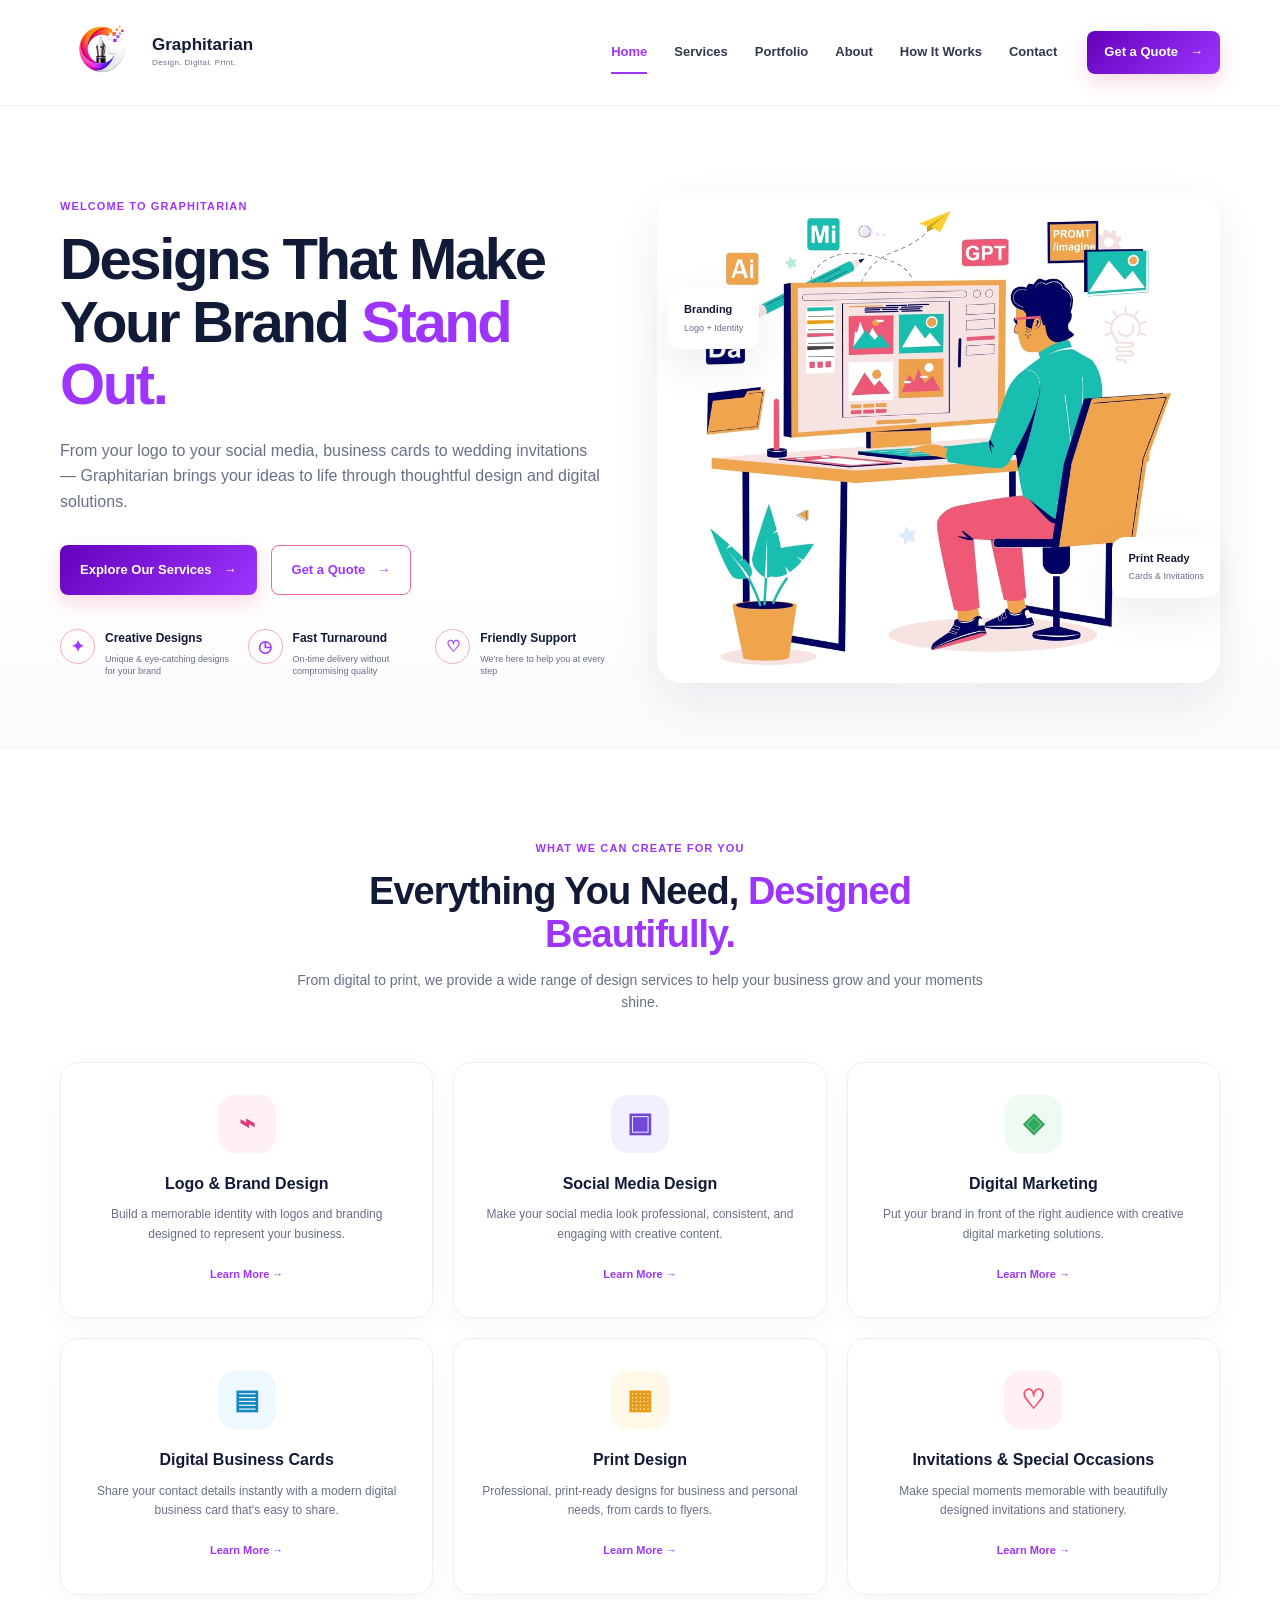
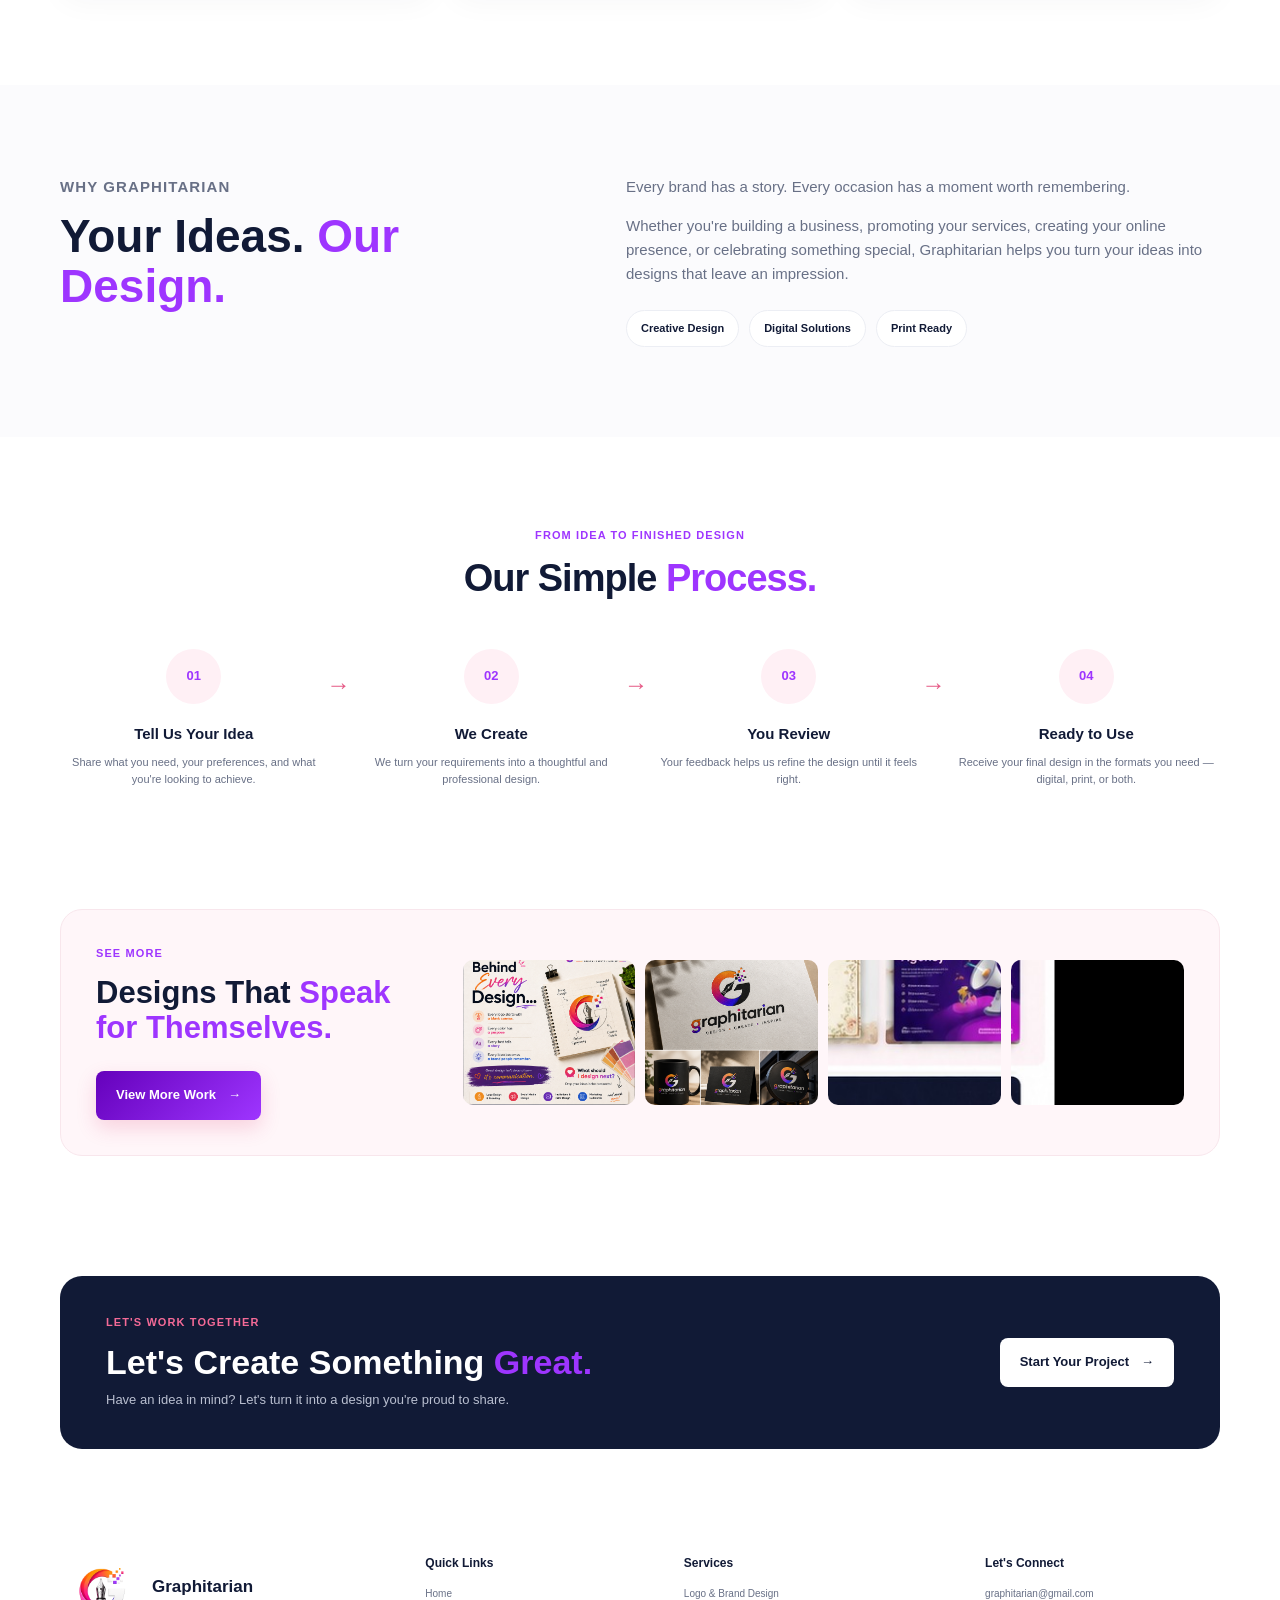
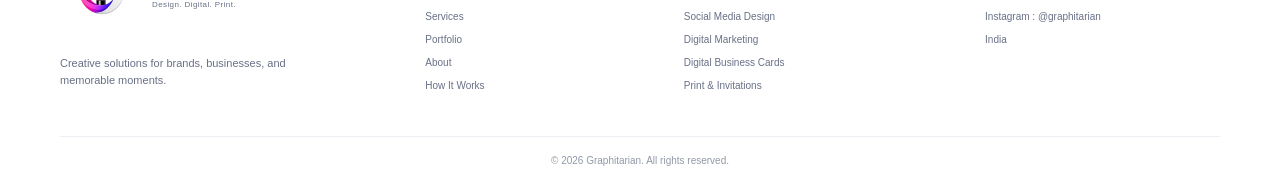
==== index.html @ 0be0879b "Initial commit via Netlify [skip ci]" ====
<!doctype html>
<html lang="en">

<head>
  <meta charset="utf-8">
  <meta name="viewport" content="width=device-width, initial-scale=1">
  <meta name="description"
    content="Graphitarian — creative design, digital marketing and print solutions for brands, businesses and memorable moments.">
  <title>Graphitarian — Design. Digital. Print.</title>
  <link rel="stylesheet" href="style.css">
</head>

<body>
  <div id="site-header"></div>

  <main>
    <section class="hero" id="home">
      <div class="container hero-grid">
        <div class="hero-copy">
          <p class="eyebrow">WELCOME TO GRAPHITARIAN</p>
          <h1>Designs That Make Your Brand <em>Stand Out.</em></h1>
          <p class="lead">From your logo to your social media, business cards to wedding invitations — Graphitarian
            brings your ideas to life through thoughtful design and digital solutions.</p>

          <div class="hero-actions">
            <a class="btn" href="#services">Explore Our Services <span>→</span></a>
            <a class="btn btn-outline" href="#contact">Get a Quote <span>→</span></a>
          </div>

          <div class="trust-points">
            <div><span class="point-icon">✦</span>
              <div><strong>Creative Designs</strong><small>Unique & eye-catching designs for your brand</small></div>
            </div>
            <div><span class="point-icon">◷</span>
              <div><strong>Fast Turnaround</strong><small>On-time delivery without compromising quality</small></div>
            </div>
            <div><span class="point-icon">♡</span>
              <div><strong>Friendly Support</strong><small>We're here to help you at every step</small></div>
            </div>
          </div>
        </div>

        <div class="hero-art">
          <div class="blob"></div>
          <img src="assets/designer.jpg" alt="Graphitarian design portfolio reference">
          <div class="floating-card card-one"><strong>Branding</strong><span>Logo + Identity</span></div>
          <div class="floating-card card-two"><strong>Print Ready</strong><span>Cards & Invitations</span></div>
        </div>
      </div>
    </section>

    <section class="services section" id="services">
      <div class="section-heading">
        <p class="eyebrow">WHAT WE CAN CREATE FOR YOU</p>
        <h2>Everything You Need, <span>Designed Beautifully.</span></h2>
        <p>From digital to print, we provide a wide range of design services to help your business grow and your moments
          shine.</p>
      </div>

      <div class="container cards-grid">
        <article class="service-card">
          <div class="service-icon pink">⌁</div>
          <h3>Logo & Brand Design</h3>
          <p>Build a memorable identity with logos and branding designed to represent your business.</p><a
            href="#contact">Learn More →</a>
        </article>
        <article class="service-card">
          <div class="service-icon purple">▣</div>
          <h3>Social Media Design</h3>
          <p>Make your social media look professional, consistent, and engaging with creative content.</p><a
            href="#contact">Learn More →</a>
        </article>
        <article class="service-card">
          <div class="service-icon green">◈</div>
          <h3>Digital Marketing</h3>
          <p>Put your brand in front of the right audience with creative digital marketing solutions.</p><a
            href="#contact">Learn More →</a>
        </article>
        <article class="service-card">
          <div class="service-icon blue">▤</div>
          <h3>Digital Business Cards</h3>
          <p>Share your contact details instantly with a modern digital business card that's easy to share.</p><a
            href="#contact">Learn More →</a>
        </article>
        <article class="service-card">
          <div class="service-icon yellow">▦</div>
          <h3>Print Design</h3>
          <p>Professional, print-ready designs for business and personal needs, from cards to flyers.</p><a
            href="#contact">Learn More →</a>
        </article>
        <article class="service-card">
          <div class="service-icon rose">♡</div>
          <h3>Invitations & Special Occasions</h3>
          <p>Make special moments memorable with beautifully designed invitations and stationery.</p><a
            href="#contact">Learn More →</a>
        </article>
      </div>
    </section>

    <section class="about section" id="about">
      <div class="container split">
        <div>
          <p class="eyebrow">WHY GRAPHITARIAN</p>
          <h2>Your Ideas. <span>Our Design.</span></h2>
        </div>
        <div>
          <p>Every brand has a story. Every occasion has a moment worth remembering.</p>
          <p>Whether you're building a business, promoting your services, creating your online presence, or celebrating
            something special, Graphitarian helps you turn your ideas into designs that leave an impression.</p>
          <div class="pill-row"><span>Creative Design</span><span>Digital Solutions</span><span>Print Ready</span></div>
        </div>
      </div>
    </section>

    <section class="process section" id="process">
      <div class="section-heading">
        <p class="eyebrow">FROM IDEA TO FINISHED DESIGN</p>
        <h2>Our Simple <span>Process.</span></h2>
      </div>
      <div class="container process-grid">
        <div class="process-step">
          <div class="step-number">01</div>
          <h3>Tell Us Your Idea</h3>
          <p>Share what you need, your preferences, and what you're looking to achieve.</p>
        </div>
        <div class="process-step">
          <div class="step-number">02</div>
          <h3>We Create</h3>
          <p>We turn your requirements into a thoughtful and professional design.</p>
        </div>
        <div class="process-step">
          <div class="step-number">03</div>
          <h3>You Review</h3>
          <p>Your feedback helps us refine the design until it feels right.</p>
        </div>
        <div class="process-step">
          <div class="step-number">04</div>
          <h3>Ready to Use</h3>
          <p>Receive your final design in the formats you need — digital, print, or both.</p>
        </div>
      </div>
    </section>

    <section class="portfolio section" id="portfolio">
      <div class="container portfolio-wrap">
        <div class="portfolio-copy">
          <p class="eyebrow">SEE MORE</p>
          <h2>Designs That <span>Speak for Themselves.</span></h2>
          <a class="btn" href="portfolio.html">View More Work <span>→</span></a>
        </div>
        <div class="portfolio-grid">
          <img src="assets/design.png" alt="Branding project">
          <img src="assets/logos.png" alt="Social media design project">
          <img src="assets/portfolio-invitation.jpg" alt="Invitation design project">
          <img src="assets/portfolio-marketing.jpg" alt="Digital marketing design project">
        </div>
      </div>
    </section>

    <section class="cta section" id="contact">
      <div class="container cta-inner">
        <div>
          <p class="eyebrow">LET'S WORK TOGETHER</p>
          <h2>Let's Create Something <span>Great.</span></h2>
          <p>Have an idea in mind? Let's turn it into a design you're proud to share.</p>
        </div>
        <a class="btn btn-light" href="mailto:graphitarian@gmail.com">Start Your Project <span>→</span></a>
      </div>
    </section>
  </main>

  <div id="site-footer"></div>

  <script src="script.js"></script>
</body>

</html>
---- style.css ----
@font-face {
    font-family: InterG;
    src: url("fonts/InterDisplay-Regular.otf") format("opentype");
    font-weight: 400;
    font-style: normal;
    font-display: swap
}

@font-face {
    font-family: InterG;
    src: url("fonts/InterDisplay-SemiBold.otf") format("opentype");
    font-weight: 600;
    font-style: normal;
    font-display: swap
}

@font-face {
    font-family: InterG;
    src: url("fonts/InterDisplay-Bold.otf") format("opentype");
    font-weight: 700;
    font-style: normal;
    font-display: swap
}

:root {
    --ink: #111a36;
    --muted: #687086;
    --pink: #9e35ffff;
    --pink2: #6500bbfe;
    --line: #eceef4;
    --soft: #fff5f8;
    --bg: #fff;
    --radius: 18px;
    --shadow: 0 16px 45px rgba(17, 26, 54, .08)
}

* {
    box-sizing: border-box
}

html {
    /* overflow-y: auto; */
    scroll-behavior: smooth
    
}
section[id] {
    scroll-margin-top: 105px;
}
/* #home {
    scroll-margin-top: 105px;
} */

body {
    /* overflow-y: auto; */
    margin: 0;
    font-family: InterG, Arial, sans-serif;
    color: var(--ink);
    background: #fff;
    line-height: 1.6
    
}

img {
    max-width: 100%;
    display: block
}

a {
    text-decoration: none;
    color: inherit
}

.container {
    width: min(1160px, calc(100% - 40px));
    margin: auto
}

/* .site-header {
    position: sticky;
    top: 0;
    z-index: 1000;
    background: rgba(255, 255, 255, .94);
    backdrop-filter: blur(14px);
    border-bottom: 1px solid rgba(236, 238, 244, .7)
} */

/* Reusable header wrapper - this must be sticky */
#site-header {
  position: sticky;
  top: 0;
  z-index: 1000;
  width: 100%;
}

/* Actual header */
.site-header {
  position: relative;
  width: 100%;
  background: rgba(255, 255, 255, 0.94);
  backdrop-filter: blur(14px);
  -webkit-backdrop-filter: blur(14px);
  border-bottom: 1px solid rgba(236, 238, 244, 0.7);

  /* Keep header animation */
  animation: navIn 0.7s ease-out both;
}

/* Header entrance animation */
@keyframes navIn {
  from {
    opacity: 0;
    transform: translateY(-20px);
  }

  to {
    opacity: 1;
    transform: translateY(0);
  }
}

.nav {
    height: 105px;
    display: flex;
    align-items: center;
    gap: 30px
}

.brand {
    display: inline-flex;
    align-items: center;
    gap: 10px;
    margin-right: auto;
    cursor: pointer;
    text-decoration: none;
    position: relative;
    z-index: 100;
}

.brand-logo {
    pointer-events: none;
  width: 82px;
  height: 82px;
  display: block;
  object-fit: contain;

  animation: logoIn 0.8s ease-out 0.1s both;
}

@keyframes logoIn {
  from {
    opacity: 0;
    transform: scale(0.94);
  }

  to {
    opacity: 1;
    transform: scale(1);
  }
}

.brand span {
    pointer-events: none;
}

.brand strong {
    display: block;
    font-size: 17px;
    line-height: 1
}

.brand small {
    pointer-events: none;
    display: block;
    color: var(--muted);
    font-size: 8px;
    letter-spacing: .4px;
    margin-top: 4px
    
}

.nav-links {
    display: flex;
    gap: 27px;
    align-items: center
}

.nav-links a {
    font-size: 13px;
    font-weight: 600;
    color: #31384d;
    position: relative
}

.nav-links a.active,
.nav-links a:hover {
    color: var(--pink)
}

.nav-links a.active:after {
    content: "";
    position: absolute;
    left: 0;
    right: 0;
    bottom: -11px;
    height: 2px;
    background: var(--pink)
}

.btn {
    transition:
    transform 0.25s ease,
    box-shadow 0.25s ease;
    display: inline-flex;
    align-items: center;
    gap: 12px;
    padding: 14px 20px;
    border-radius: 8px;
    background: linear-gradient(135deg, #6400bbfe, #9e35ffff);
    color: #fff;
    font-size: 13px;
    font-weight: 700;
    box-shadow: 0 8px 20px rgba(217, 42, 104, .18);
    transition: .2s
}

.btn:hover {
    box-shadow: 0 12px 28px rgba(217, 42, 104, 0.25);
    transform: translateY(-2px)
    
}

.btn-small {
    padding: 11px 17px;
    white-space: nowrap
}

.btn-outline {
    background: #fff;
    color: var(--pink);
    border: 1px solid #ed6a97;
    box-shadow: none
}

.btn-light {
    background: #fff;
    color: var(--ink);
    box-shadow: none
}

.menu-toggle {
    display: none;
    border: 0;
    background: none;
    font-size: 24px
}

.hero {
    overflow: hidden;
    background: linear-gradient(180deg, #fff 0%, #fff 74%, #fafafd 100%);
    padding: 82px 0 62px
}

.hero-grid {
    display: grid;
    grid-template-columns: 1fr 1.03fr;
    align-items: center;
    gap: 50px
}

.eyebrow {
    margin: 0 0 12px;
    color: var(--pink);
    font-size: 11px;
    font-weight: 700;
    letter-spacing: 1.1px
}

.hero h1 {
    font-size: 58px;
    line-height: 1.08;
    letter-spacing: -2.4px;
    margin: 0 0 22px;
    max-width: 640px
}

.hero h1 em,
.section-heading h2 span,
.about h2 span,
.process h2 span,
.portfolio h2 span,
.cta h2 span {
    font-style: normal;
    color: var(--pink)
}

.lead {
    color: var(--muted);
    font-size: 16px;
    max-width: 600px;
    margin: 0
}

.hero-actions {
    display: flex;
    gap: 14px;
    margin: 30px 0
}

.trust-points {
    display: grid;
    grid-template-columns: repeat(3, 1fr);
    gap: 16px;
    margin-top: 34px
}

.trust-points>div {
    display: flex;
    gap: 10px
}

.point-icon {
    width: 35px;
    height: 35px;
    flex: 0 0 35px;
    border: 1px solid #f2aac2;
    border-radius: 50%;
    display: grid;
    place-items: center;
    color: var(--pink);
    font-weight: 700
}

.trust-points strong {
    display: block;
    font-size: 12px
}

.trust-points small {
    display: block;
    color: var(--muted);
    font-size: 9px;
    line-height: 1.4;
    margin-top: 4px
}

.hero-art {
    position: relative;
    min-height: 500px;
    display: grid;
    place-items: center
}

.hero-art .blob {
    position: absolute;
    width: 500px;
    height: 500px;
    border-radius: 50%;
    background: radial-gradient(circle, #fff1f6 0%, #fff 68%);
    z-index: 0
}

.hero-art > img {
    animation:
    heroImageIn 1s ease-out 0.25s both,
    gentleFloat 5s ease-in-out 1.3s infinite;
    position: relative;
    z-index: 1;
    width: 100%;
    max-height: 520px;
    object-fit: cover;
    object-position: 50% 0;
    border-radius: 25px;
    box-shadow: var(--shadow)
}
@keyframes gentleFloat {
  0%,
  100% {
    transform: translateY(0);
  }

  50% {
    transform: translateY(-8px);
  }
}

.floating-card {
    position: absolute;
    z-index: 3;
    background: #fff;
    border-radius: 13px;
    padding: 13px 16px;
    box-shadow: var(--shadow);
    font-size: 11px
}

.floating-card strong {
    display: block
}

.floating-card span {
    color: var(--muted);
    font-size: 9px
}

.card-one {
    left: 2%;
    top: 20%
}

.card-two {
    right: 0;
    bottom: 18%
}

.section {
    padding: 90px 0
}

.section-heading {
    text-align: center;
    width: min(700px, calc(100% - 40px));
    margin: 0 auto 48px
}

.section-heading h2 {
    font-size: 38px;
    line-height: 1.15;
    letter-spacing: -1px;
    margin: 0 0 12px
}

.section-heading>p:last-child {
    color: var(--muted);
    font-size: 14px;
    margin: 0
}

.cards-grid {
    display: grid;
    grid-template-columns: repeat(3, 1fr);
    gap: 20px
}

.service-card {
    transition:
    transform 0.3s ease,
    box-shadow 0.3s ease;
    padding: 32px 26px;
    border: 1px solid var(--line);
    border-radius: var(--radius);
    text-align: center;
    background: #fff;
    box-shadow: 0 8px 30px rgba(17, 26, 54, .035);
    transition: .2s
}

.service-card:hover {
    transform: translateY(-7px);
    box-shadow: 0 18px 45px rgba(17, 26, 54, 0.10);
}

.service-icon {
    width: 58px;
    height: 58px;
    margin: 0 auto 18px;
    border-radius: 17px;
    display: grid;
    place-items: center;
    font-size: 27px;
    font-weight: 700
}

.pink {
    background: #fff0f5;
    color: #df3971
}

.purple {
    background: #f3efff;
    color: #7049db
}

.green {
    background: #effaf2;
    color: #31a85c
}

.blue {
    background: #eef8ff;
    color: #1686bf
}

.yellow {
    background: #fff7e8;
    color: #e89b16
}

.rose {
    background: #fff0f3;
    color: #ef5674
}

.service-card h3 {
    font-size: 16px;
    margin: 0 0 9px
}

.service-card p {
    color: var(--muted);
    font-size: 12px;
    margin: 0 0 16px
}

.service-card a {
    font-size: 11px;
    color: var(--pink);
    font-weight: 700
}

.about {
    background: #fbfbfd
}

.split {
    display: grid;
    grid-template-columns: .9fr 1.1fr;
    gap: 80px;
    align-items: start
}

.about h2 {
    font-size: 46px;
    line-height: 1.1;
    margin: 0
}

.about p {
    color: var(--muted);
    font-size: 15px;
    margin-top: 0
}

.pill-row {
    display: flex;
    gap: 10px;
    flex-wrap: wrap;
    margin-top: 24px
}

.pill-row span {
    padding: 9px 14px;
    background: #fff;
    border: 1px solid var(--line);
    border-radius: 999px;
    font-size: 11px;
    font-weight: 600
}

.process-grid {
    display: grid;
    grid-template-columns: repeat(4, 1fr);
    gap: 30px
}

.process-step {
    text-align: center;
    position: relative
}

.process-step:not(:last-child):after {
    content: "→";
    position: absolute;
    right: -23px;
    top: 17px;
    color: #e65b87;
    font-size: 24px
}

.step-number {
    width: 55px;
    height: 55px;
    border-radius: 50%;
    margin: 0 auto 18px;
    background: #fff0f5;
    color: var(--pink);
    display: grid;
    place-items: center;
    font-size: 13px;
    font-weight: 700
}

.process-step h3 {
    font-size: 15px;
    margin: 0 0 8px
}

.process-step p {
    color: var(--muted);
    font-size: 11px;
    margin: 0
}

.portfolio {
    padding-top: 30px
}

.portfolio-wrap {
    background: #fff6f9;
    border: 1px solid #f8e6ec;
    border-radius: 22px;
    padding: 35px;
    display: grid;
    grid-template-columns: .7fr 1.5fr;
    gap: 30px;
    align-items: center
}

.portfolio-copy h2 {
    font-size: 31px;
    line-height: 1.15;
    margin: 0 0 25px
}

.portfolio-grid {
    display: grid;
    grid-template-columns: repeat(4, 1fr);
    gap: 10px
}

.portfolio-grid img {
    height: 145px;
    width: 100%;
    object-fit: cover;
    border-radius: 10px
}

.cta {
    padding: 30px 0 70px
}

.cta-inner {
    background: var(--ink);
    color: #fff;
    border-radius: 22px;
    padding: 38px 46px;
    display: flex;
    align-items: center;
    justify-content: space-between;
    gap: 30px
}

.cta .eyebrow {
    color: #f46a97
}

.cta h2 {
    font-size: 34px;
    line-height: 1.15;
    margin: 0 0 8px
}

.cta p:last-child {
    color: #b9bfd0;
    margin: 0;
    font-size: 13px
}

.footer {
    padding: 0 0 20px
}

.footer-grid {
    display: grid;
    grid-template-columns: 1.5fr 1fr 1.2fr 1.1fr;
    gap: 45px;
    padding: 35px 0
}

.footer-grid h4 {
    font-size: 12px;
    margin: 0 0 13px
}

.footer-grid>div:not(.footer-brand) a,
.footer-grid>div:not(.footer-brand) span {
    display: block;
    color: var(--muted);
    font-size: 10px;
    margin: 7px 0
}

.footer-brand p {
    color: var(--muted);
    font-size: 11px;
    max-width: 230px
}

.copyright {
    border-top: 1px solid var(--line);
    padding-top: 16px;
    color: #9298a8;
    font-size: 10px;
    text-align: center
}

@media(max-width:950px) {
    .nav-links {
        display: none
    }

    .menu-toggle {
        display: block
    }

    .nav>.btn {
        display: none
    }

    .nav-links.open {
        position: absolute;
        left: 20px;
        right: 20px;
        top: 70px;
        display: flex;
        flex-direction: column;
        align-items: flex-start;
        padding: 20px;
        background: #fff;
        border: 1px solid var(--line);
        border-radius: 14px;
        box-shadow: var(--shadow)
    }

    .hero-grid {
        grid-template-columns: 1fr
    }

    .hero-art {
        order: -1;
        min-height: 360px
    }

    .hero h1 {
        font-size: 48px
    }

    .cards-grid {
        grid-template-columns: repeat(2, 1fr)
    }

    .split {
        grid-template-columns: 1fr;
        gap: 25px
    }

    .process-grid {
        grid-template-columns: repeat(2, 1fr)
    }

    .process-step:not(:last-child):after {
        display: none
    }

    .portfolio-wrap {
        grid-template-columns: 1fr
    }

    .footer-grid {
        grid-template-columns: repeat(2, 1fr)
    }
}

@media(max-width:620px) {
    .container {
        width: min(100% - 28px, 1160px)
    }

    .hero {
        padding: 55px 0 45px
    }

    .hero h1 {
        font-size: 39px;
        letter-spacing: -1.5px
    }

    .lead {
        font-size: 14px
    }

    .hero-actions {
        flex-direction: column;
        align-items: stretch
    }

    .trust-points {
        grid-template-columns: 1fr
    }

    .hero-art {
        min-height: 270px
    }

    .floating-card {
        display: none
    }

    .section {
        padding: 65px 0
    }

    .section-heading h2 {
        font-size: 31px
    }

    .cards-grid,
    .process-grid,
    .footer-grid {
        grid-template-columns: 1fr
    }

    .portfolio-wrap {
        padding: 22px
    }

    .portfolio-grid {
        grid-template-columns: repeat(2, 1fr)
    }

    .portfolio-grid img {
        height: 125px
    }

    .cta-inner {
        padding: 30px 24px;
        align-items: flex-start;
        flex-direction: column
    }

    .cta h2 {
        font-size: 29px
    }

    .footer-grid {
        gap: 25px
    }
}

/* =========================================
   PAGE LOAD ANIMATIONS
   ========================================= */

/* Whole page gently fades in */
body {
  animation: pageFadeIn 0.8s ease-out both;
}

@keyframes pageFadeIn {
  from {
    opacity: 0;
  }
  to {
    opacity: 1;
  }
}


/* Hero text comes up gently */
.hero-copy {
  animation: heroTextIn 0.9s ease-out 0.15s both;
}

@keyframes heroTextIn {
  from {
    opacity: 0;
    transform: translateY(25px);
  }

  to {
    opacity: 1;
    transform: translateY(0);
  }
}


/* Hero image comes in from the right */
.hero-art {
  animation: heroImageIn 1s ease-out 0.25s both;
}

@keyframes heroImageIn {
  from {
    opacity: 0;
    transform: translateX(35px);
  }

  to {
    opacity: 1;
    transform: translateX(0);
  }
}


/* Navigation gently appears */
.site-header {
  animation: navIn 0.7s ease-out both;
}

@keyframes navIn {
  from {
    opacity: 0;
    transform: translateY(-12px);
  }

  to {
    opacity: 1;
    transform: translateY(0);
  }
}


/* Service cards appear one after another */
.service-card {
  animation: cardIn 0.7s ease-out both;
}

.service-card:nth-child(1) {
  animation-delay: 0.1s;
}

.service-card:nth-child(2) {
  animation-delay: 0.18s;
}

.service-card:nth-child(3) {
  animation-delay: 0.26s;
}

.service-card:nth-child(4) {
  animation-delay: 0.34s;
}

.service-card:nth-child(5) {
  animation-delay: 0.42s;
}

.service-card:nth-child(6) {
  animation-delay: 0.50s;
}

@keyframes cardIn {
  from {
    opacity: 0;
    transform: translateY(20px);
  }

  to {
    opacity: 1;
    transform: translateY(0);
  }
}


/* Respect users who prefer reduced motion */
@media (prefers-reduced-motion: reduce) {
  *,
  *::before,
  *::after {
    animation-duration: 0.01ms !important;
    animation-iteration-count: 1 !important;
    transition-duration: 0.01ms !important;
  }
}

section[id] {
    scroll-margin-top: 105px
}

.brand-logo {
    pointer-events: none;
    width: 82px;
    height: 82px;
    display: block;
    object-fit: contain
}

.portfolio-page {
    background: linear-gradient(180deg, #fff 0%, #fff8fa 45%, #fff 100%)
}

.portfolio-hero {
    padding: 82px 0 48px;
    text-align: center
}

.portfolio-hero h1 {
    font-size: 52px;
    line-height: 1.08;
    letter-spacing: -2px;
    margin: 0 auto 16px;
    max-width: 760px
}

.portfolio-hero h1 span {
    color: var(--pink)
}

.portfolio-hero p:last-child {
    color: var(--muted);
    font-size: 15px;
    max-width: 650px;
    margin: 0 auto
}

.portfolio-gallery-section {
    padding: 30px 0 90px
}

.portfolio-gallery {
    display: grid;
    grid-template-columns: repeat(3, 1fr);
    gap: 20px
}

.portfolio-item {
    margin: 0;
    overflow: hidden;
    border-radius: 18px;
    background: #fff;
    border: 1px solid var(--line);
    box-shadow: 0 10px 30px rgba(17, 26, 54, .06)
}

.portfolio-thumb {
    height: 300px;
    overflow: hidden;
    background: #f7f7fa
}

.portfolio-thumb img {
    width: 100%;
    height: 100%;
    object-fit: cover;
    transition: transform .45s ease, filter .45s ease
}

.portfolio-item:hover .portfolio-thumb img {
    transform: scale(1.08);
    filter: saturate(1.04)
}

.portfolio-caption {
    padding: 16px 18px 18px
}

.portfolio-caption strong {
    display: block;
    font-size: 14px;
    margin-bottom: 4px
}

.portfolio-caption span {
    display: block;
    color: var(--muted);
    font-size: 11px
}

.portfolio-note {
    margin: 34px auto 0;
    text-align: center;
    color: var(--muted);
    font-size: 11px
}

.portfolio-back {
    display: flex;
    justify-content: center;
    margin-top: 35px
}

@media(max-width:950px) {
    .portfolio-gallery {
        grid-template-columns: repeat(2, 1fr)
    }

    .portfolio-thumb {
        height: 270px
    }

    .portfolio-hero h1 {
        font-size: 44px
    }
}

@media(max-width:620px) {
    .portfolio-hero {
        padding: 58px 0 35px
    }

    .portfolio-hero h1 {
        font-size: 37px;
        letter-spacing: -1.2px
    }

    .portfolio-hero p:last-child {
        font-size: 13px
    }

    .portfolio-gallery {
        grid-template-columns: 1fr;
        gap: 16px
    }

    .portfolio-thumb {
        height: 280px
    }

    .portfolio-gallery-section {
        padding-bottom: 65px
    }
}

/* =========================================================
   PORTFOLIO RESPONSIVE
   ========================================================= */

@media (max-width: 900px) {

  .portfolio-category {
    padding: 85px 0;
  }

  .portfolio-category .portfolio-gallery {
    grid-template-columns: repeat(2, minmax(0, 1fr));
  }

  .portfolio-category .portfolio-thumb img {
    height: 320px;
  }

  #invitation-design .portfolio-thumb img {
    height: 400px;
  }
}


@media (max-width: 600px) {

  .portfolio-category {
    padding: 70px 0;
  }

  .portfolio-category-heading {
    margin-bottom: 38px;
  }

  .portfolio-category-heading h2 {
    font-size: 2.3rem;
  }

  .portfolio-category-heading > p:last-child {
    font-size: 0.98rem;
  }

  .portfolio-category .portfolio-gallery {
    grid-template-columns: 1fr;
    gap: 18px;
  }

  .portfolio-category .portfolio-thumb img,
  #invitation-design .portfolio-thumb img {
    height: auto;
    max-height: none;
    aspect-ratio: 4 / 3;
    object-fit: cover;
  }

  .portfolio-cta {
    padding: 85px 0;
  }

}

/* =========================================================
   PORTFOLIO PAGE — CATEGORY SECTIONS
   ========================================================= */

.portfolio-category {
  padding: 110px 0;
}

.portfolio-category:nth-child(even) {
  background: rgba(158, 53, 255, 0.025);
}

.portfolio-category-heading {
  max-width: 760px;
  margin: 0 auto 55px;
  text-align: center;
}

.portfolio-category-heading h2 {
  margin: 10px 0 16px;
  font-size: clamp(2.2rem, 5vw, 4rem);
  line-height: 1.05;
  letter-spacing: -0.04em;
}

.portfolio-category-heading > p:last-child {
  max-width: 650px;
  margin: 0 auto;
  font-size: 1.05rem;
  line-height: 1.7;
  opacity: 0.72;
}


/* Gallery */

.portfolio-category .portfolio-gallery {
  display: grid;
  grid-template-columns: repeat(3, minmax(0, 1fr));
  gap: 24px;
}


/* Individual portfolio item */

.portfolio-category .portfolio-item {
  margin: 0;
  overflow: hidden;
  border-radius: 18px;
}


/* Image container */

.portfolio-category .portfolio-thumb {
  position: relative;
  overflow: hidden;
  border-radius: 18px;
  background: #f5f5f5;
}


/* Images */

.portfolio-category .portfolio-thumb img {
  display: block;
  width: 100%;
  height: 360px;
  object-fit: cover;

  transition:
    transform 0.6s cubic-bezier(.2,.7,.2,1),
    filter 0.6s ease;
}


/* Smooth hover enlargement */

.portfolio-category .portfolio-item:hover .portfolio-thumb img {
  transform: scale(1.08);
}


/* Invitation / portrait-style work can use a taller image */

#invitation-design .portfolio-thumb img {
  height: 460px;
  object-fit: cover;
}


/* CTA */

.portfolio-cta {
  padding: 120px 0;
  text-align: center;
}

.portfolio-cta h2 {
  margin: 12px 0 30px;
  font-size: clamp(2.2rem, 5vw, 4rem);
  line-height: 1.05;
  letter-spacing: -0.04em;
}

.portfolio-cta .btn {
  display: inline-flex;
}

/* Mobile portfolio gallery */
@media (max-width: 600px) {
  .portfolio-category .portfolio-gallery {
    grid-template-columns: 1fr;
  }
}
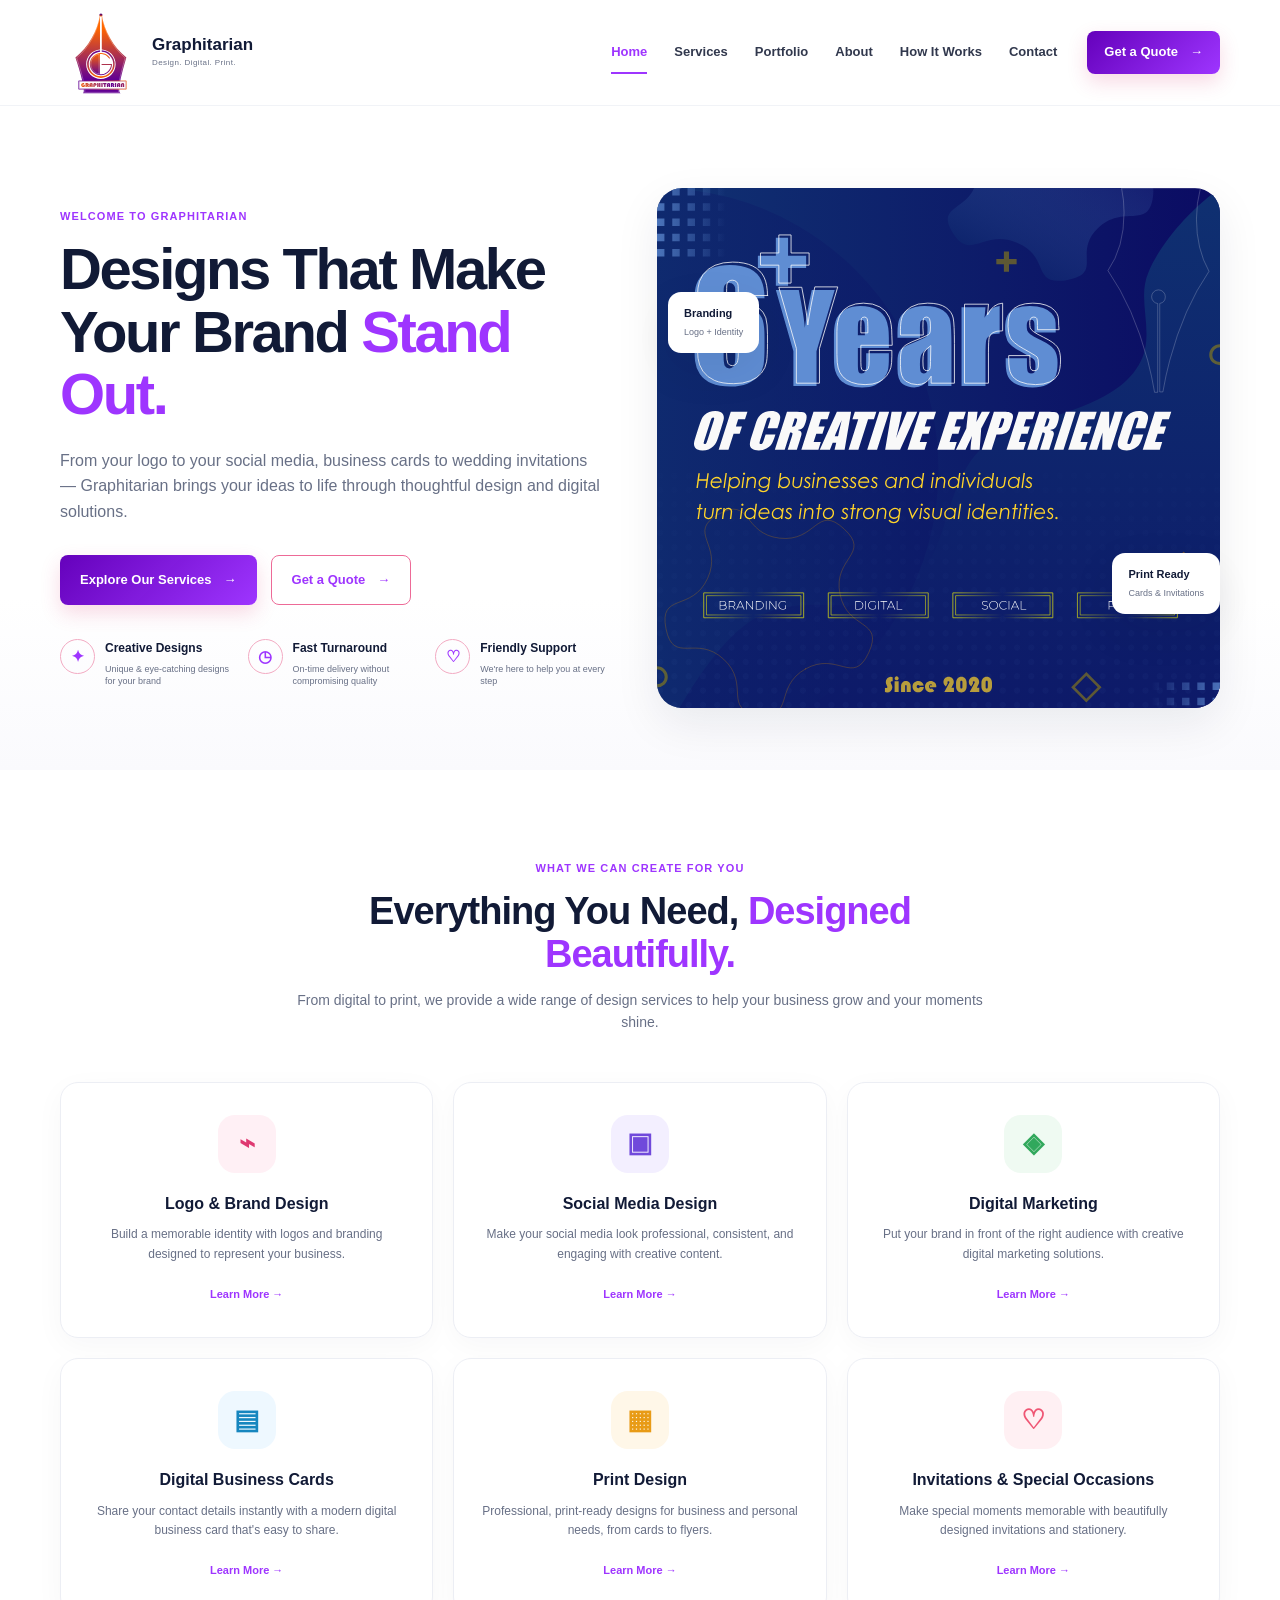
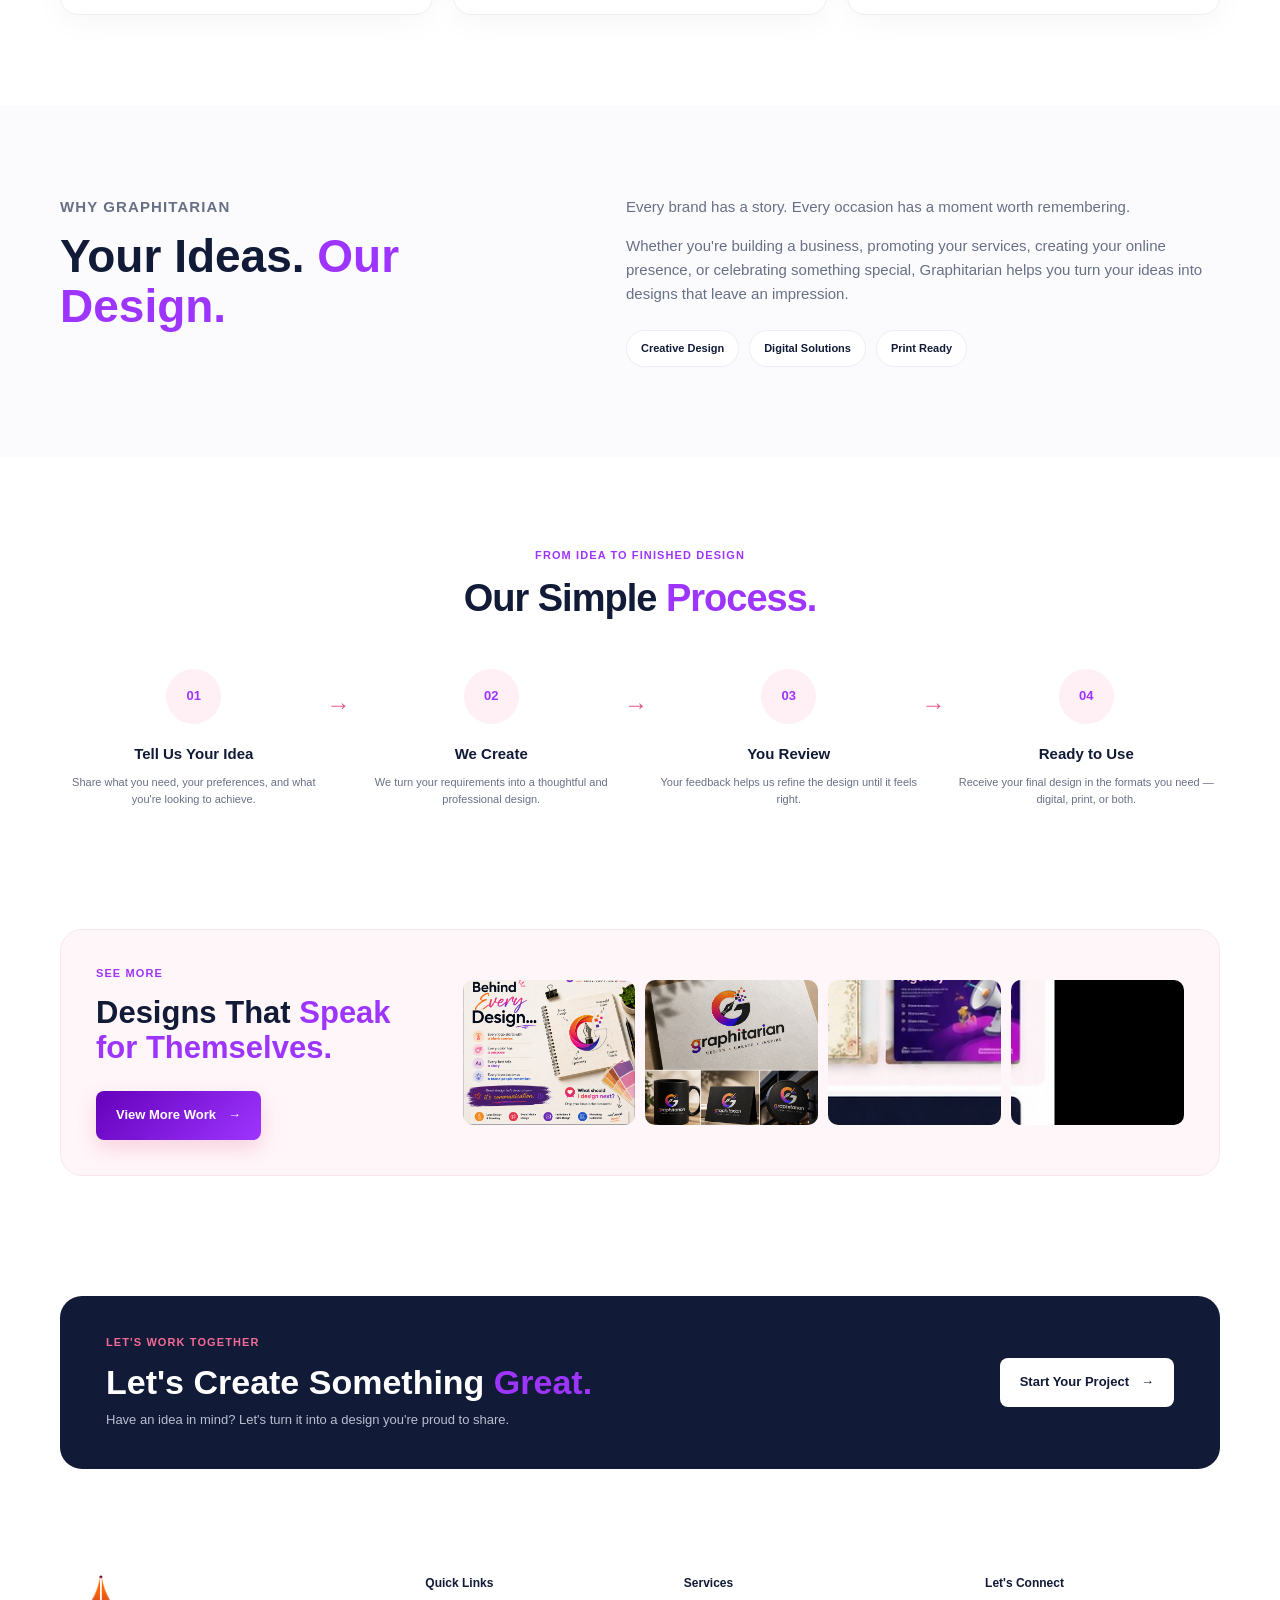
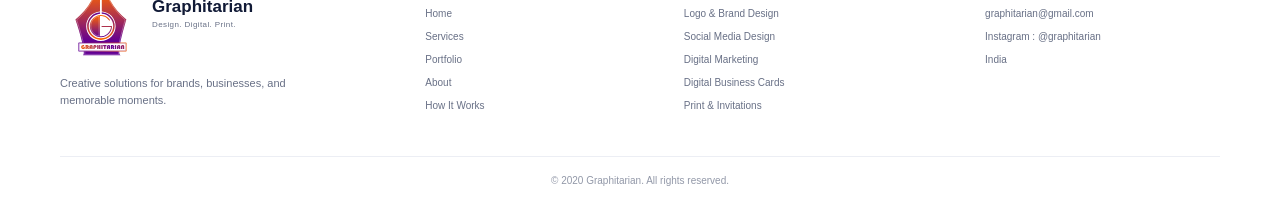
==== commit c59a4144: "Update index.html" ====
--- a/index.html
+++ b/index.html
@@ -42,7 +42,7 @@
 
         <div class="hero-art">
           <div class="blob"></div>
-          <img src="assets/designer.jpg" alt="Graphitarian design portfolio reference">
+          <img src="assets/front image.svg" alt="Graphitarian design portfolio reference">
           <div class="floating-card card-one"><strong>Branding</strong><span>Logo + Identity</span></div>
           <div class="floating-card card-two"><strong>Print Ready</strong><span>Cards & Invitations</span></div>
         </div>
@@ -174,4 +174,4 @@
   <script src="script.js"></script>
 </body>
 
-</html>+</html>
--- a/style.css
+++ b/style.css
@@ -1032,7 +1032,7 @@
 }
 
 .portfolio-thumb {
-    height: 300px;
+    height: auto;
     overflow: hidden;
     background: #f7f7fa
 }
@@ -1040,7 +1040,7 @@
 .portfolio-thumb img {
     width: 100%;
     height: 100%;
-    object-fit: cover;
+    object-fit:contain;
     transition: transform .45s ease, filter .45s ease
 }
 
@@ -1083,9 +1083,9 @@
         grid-template-columns: repeat(2, 1fr)
     }
 
-    .portfolio-thumb {
+    /* .portfolio-thumb {
         height: 270px
-    }
+    } */
 
     .portfolio-hero h1 {
         font-size: 44px
@@ -1112,7 +1112,8 @@
     }
 
     .portfolio-thumb {
-        height: 280px
+        height: auto;
+        /* overflow: hidden; */
     }
 
     .portfolio-gallery-section {
@@ -1135,11 +1136,11 @@
   }
 
   .portfolio-category .portfolio-thumb img {
-    height: 320px;
+    height: auto;
   }
 
   #invitation-design .portfolio-thumb img {
-    height: 400px;
+    height: auto;
   }
 }
 
@@ -1247,9 +1248,9 @@
 
 .portfolio-category .portfolio-thumb img {
   display: block;
-  width: 100%;
-  height: 360px;
-  object-fit: cover;
+  width: auto;
+  height: auto;
+  object-fit: contain;
 
   transition:
     transform 0.6s cubic-bezier(.2,.7,.2,1),
@@ -1267,8 +1268,9 @@
 /* Invitation / portrait-style work can use a taller image */
 
 #invitation-design .portfolio-thumb img {
-  height: 460px;
-  object-fit: cover;
+    width: 100%;
+  height: auto;
+  object-fit: contain;
 }
 
 
@@ -1295,4 +1297,4 @@
   .portfolio-category .portfolio-gallery {
     grid-template-columns: 1fr;
   }
-}+}
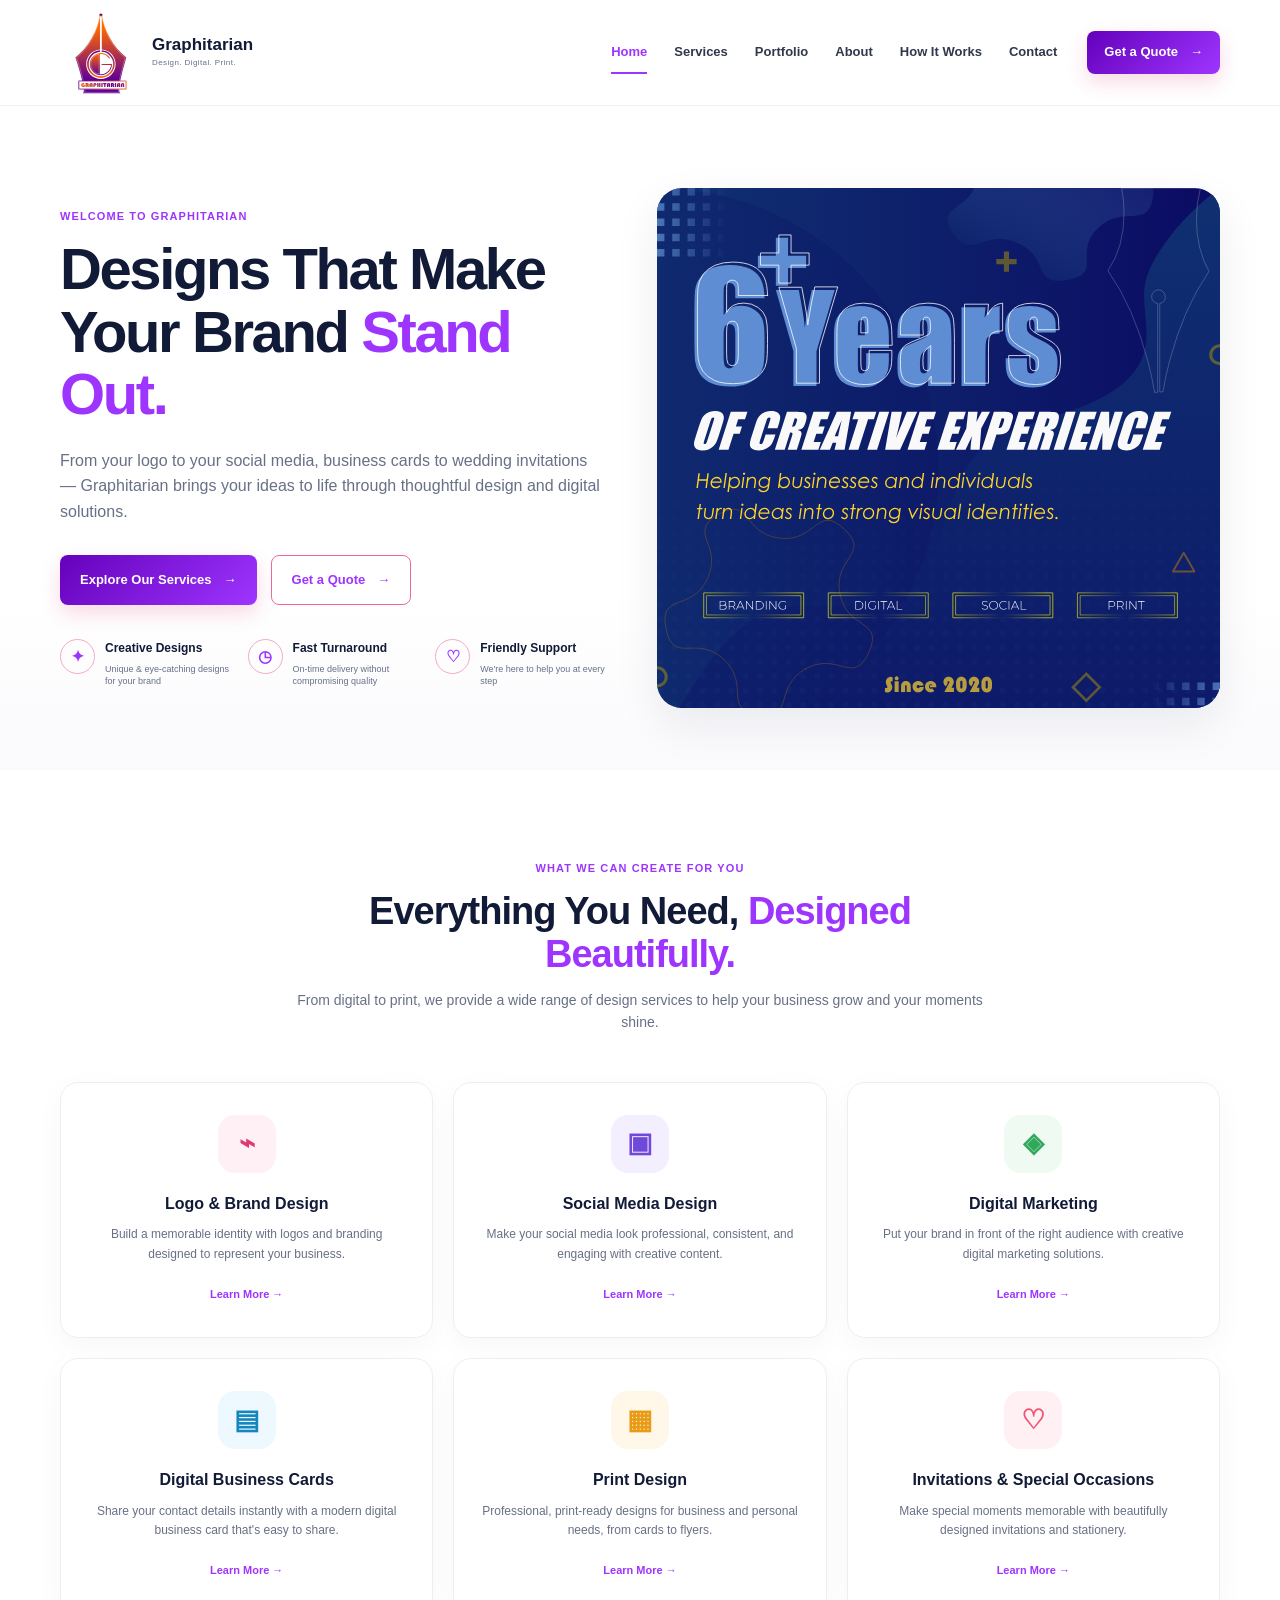
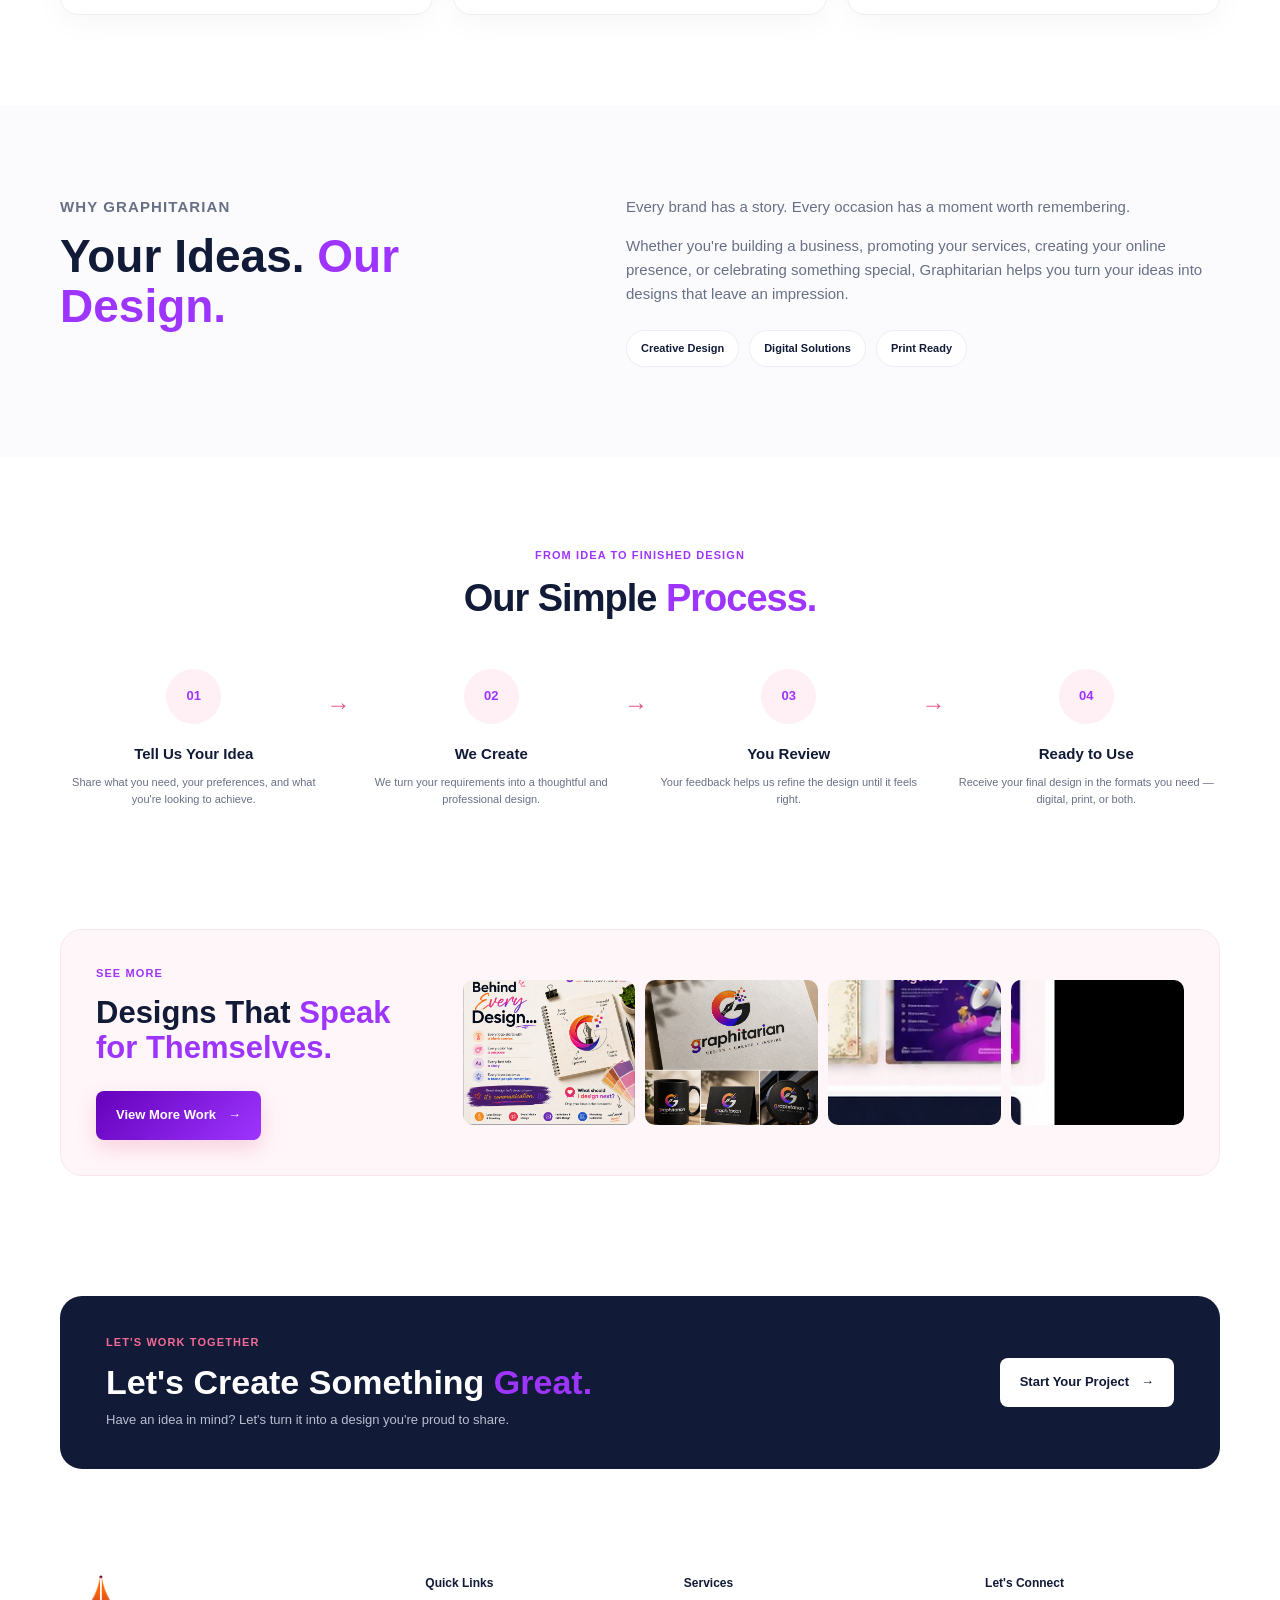
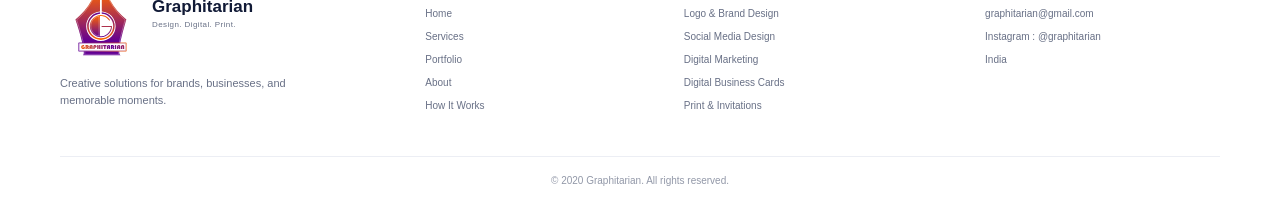
==== commit 81935fdf: "Update index.html" ====
--- a/index.html
+++ b/index.html
@@ -43,8 +43,8 @@
         <div class="hero-art">
           <div class="blob"></div>
           <img src="assets/front image.svg" alt="Graphitarian design portfolio reference">
-          <div class="floating-card card-one"><strong>Branding</strong><span>Logo + Identity</span></div>
-          <div class="floating-card card-two"><strong>Print Ready</strong><span>Cards & Invitations</span></div>
+          <!-- <div class="floating-card card-one"><strong>Branding</strong><span>Logo + Identity</span></div>
+          <div class="floating-card card-two"><strong>Print Ready</strong><span>Cards & Invitations</span></div> -->
         </div>
       </div>
     </section>
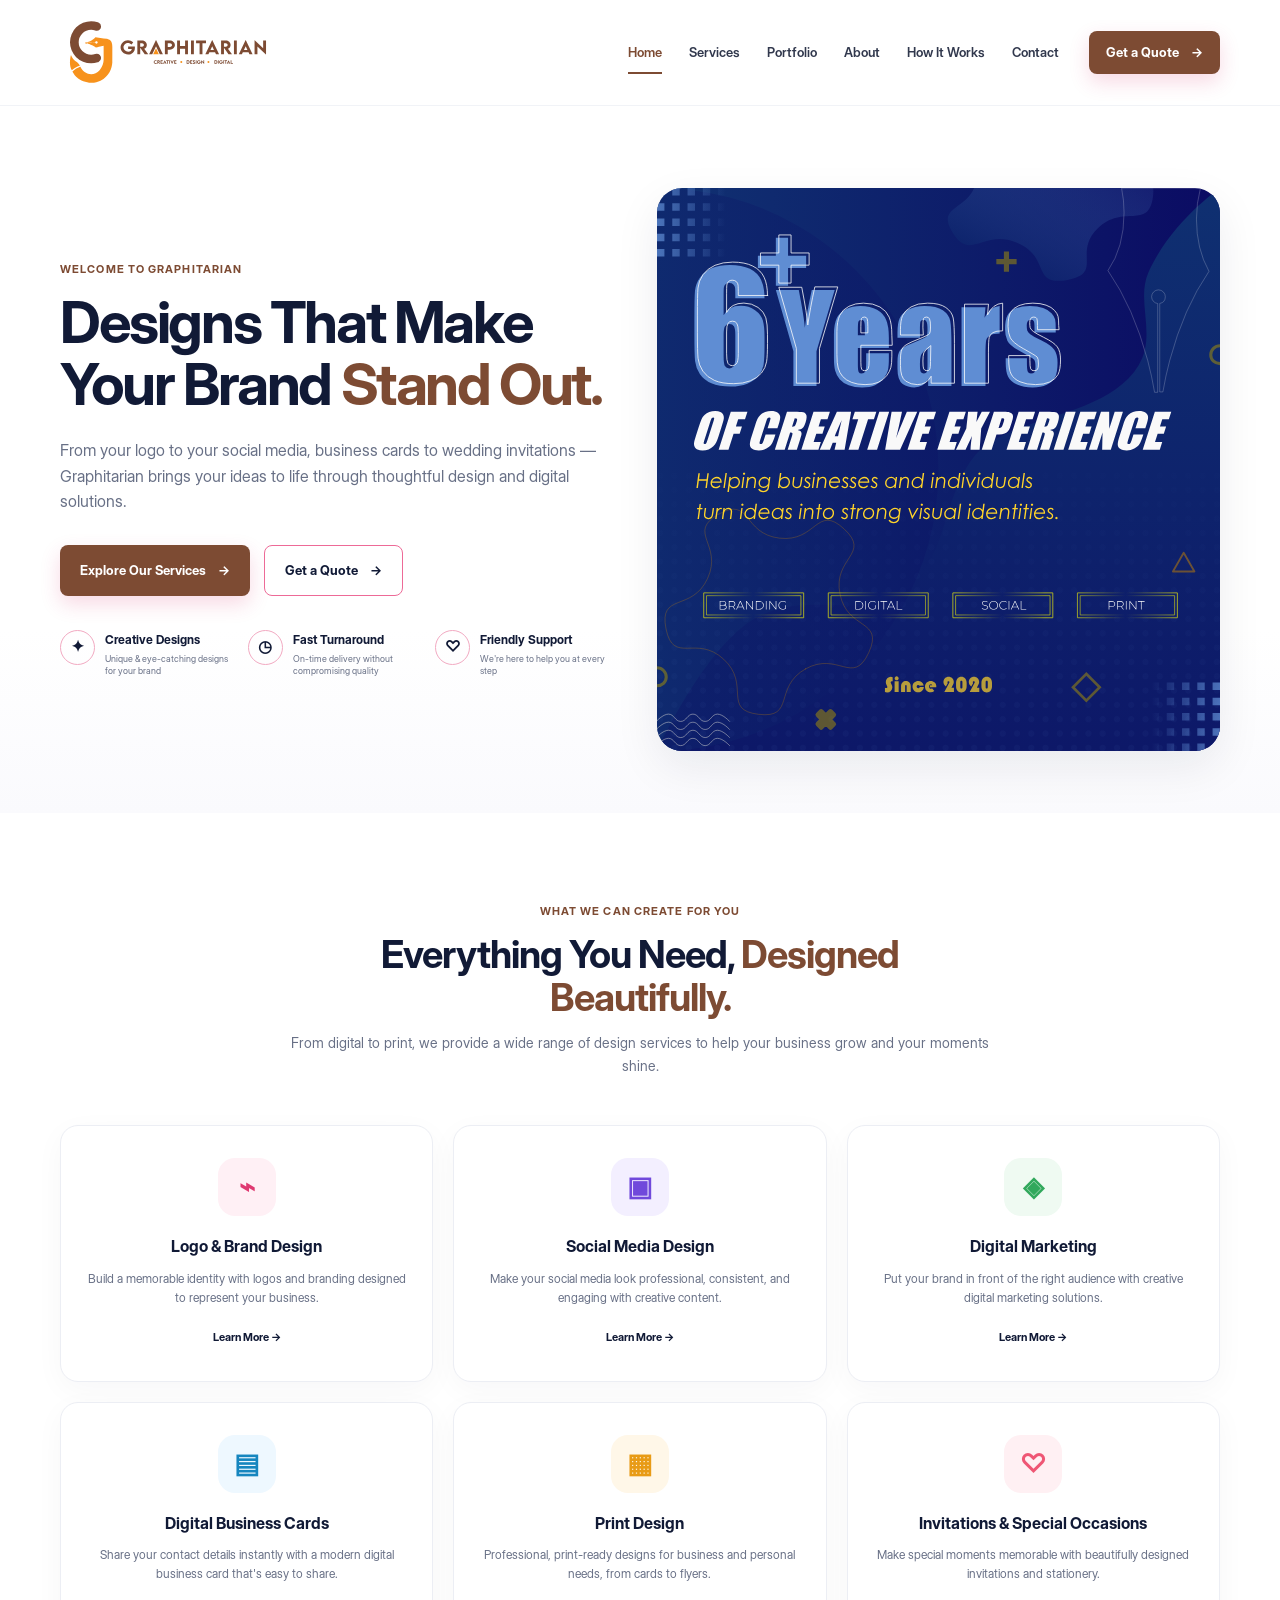
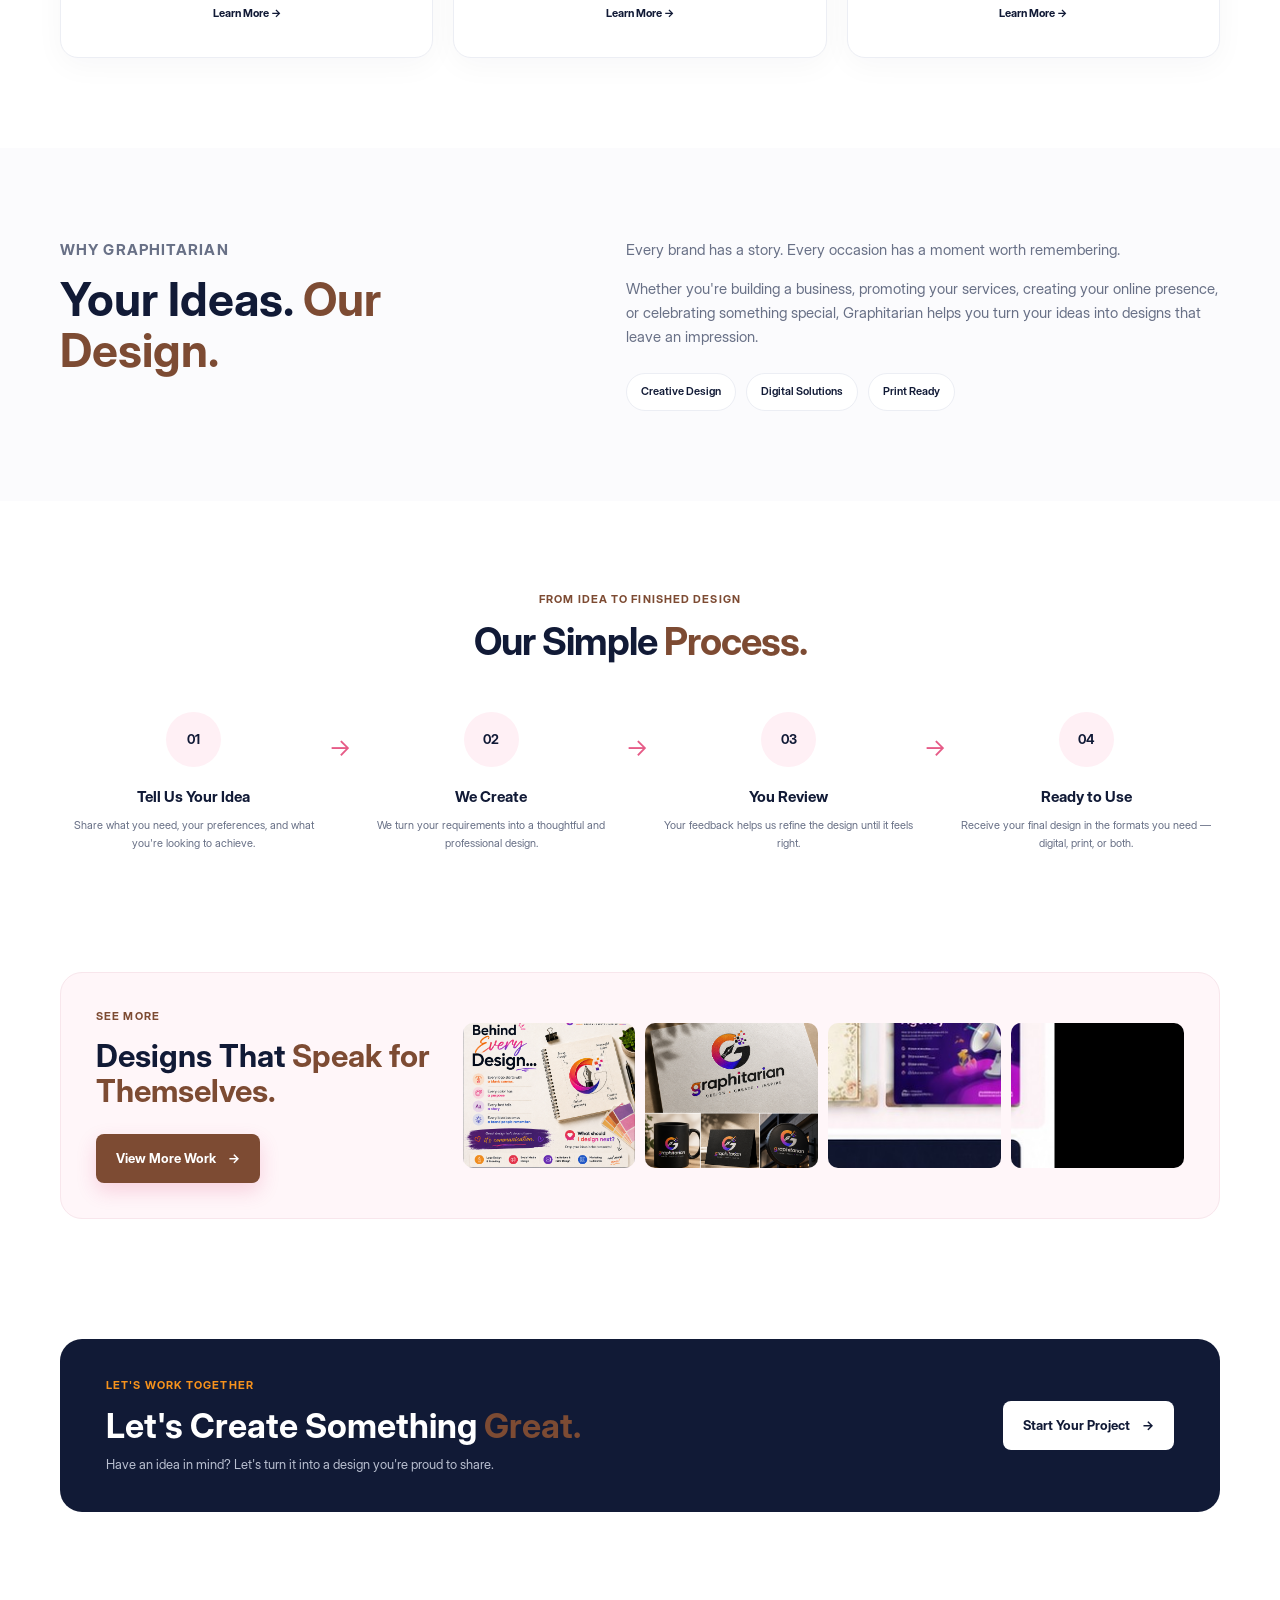
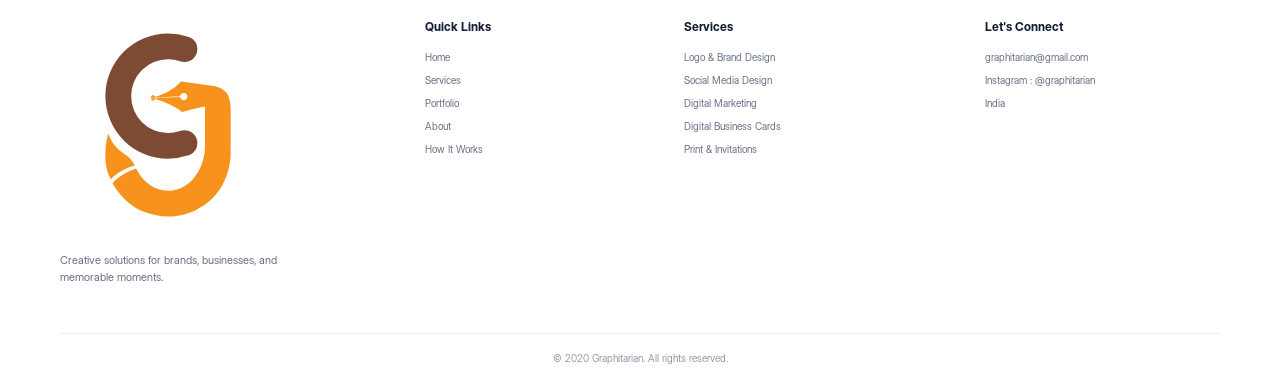
==== commit f63e48b7: "Color changed" ====
--- a/index.html
+++ b/index.html
@@ -160,7 +160,7 @@
     <section class="cta section" id="contact">
       <div class="container cta-inner">
         <div>
-          <p class="eyebrow">LET'S WORK TOGETHER</p>
+          <p class="eyebrow onDark">LET'S WORK TOGETHER</p>
           <h2>Let's Create Something <span>Great.</span></h2>
           <p>Have an idea in mind? Let's turn it into a design you're proud to share.</p>
         </div>
--- a/style.css
+++ b/style.css
@@ -1,6 +1,6 @@
 @font-face {
     font-family: InterG;
-    src: url("fonts/InterDisplay-Regular.otf") format("opentype");
+    src: url("fonts/interdisplay-regular.otf") format("opentype");
     font-weight: 400;
     font-style: normal;
     font-display: swap
@@ -8,7 +8,7 @@
 
 @font-face {
     font-family: InterG;
-    src: url("fonts/InterDisplay-SemiBold.otf") format("opentype");
+    src: url("fonts/interdisplay-semibold.otf") format("opentype");
     font-weight: 600;
     font-style: normal;
     font-display: swap
@@ -16,7 +16,7 @@
 
 @font-face {
     font-family: InterG;
-    src: url("fonts/InterDisplay-Bold.otf") format("opentype");
+    src: url("fonts/interdisplay-bold.otf") format("opentype");
     font-weight: 700;
     font-style: normal;
     font-display: swap
@@ -25,7 +25,8 @@
 :root {
     --ink: #111a36;
     --muted: #687086;
-    --pink: #9e35ffff;
+    --choco: #7d4b33ff;
+    --orange: #f7921cff;
     --pink2: #6500bbfe;
     --line: #eceef4;
     --soft: #fff5f8;
@@ -138,8 +139,8 @@
 
 .brand-logo {
     pointer-events: none;
-  width: 82px;
-  height: 82px;
+  width: 216px;
+  height: auto;
   display: block;
   object-fit: contain;
 
@@ -193,7 +194,7 @@
 
 .nav-links a.active,
 .nav-links a:hover {
-    color: var(--pink)
+    color: var(--choco)
 }
 
 .nav-links a.active:after {
@@ -203,7 +204,7 @@
     right: 0;
     bottom: -11px;
     height: 2px;
-    background: var(--pink)
+    background: var(--choco)
 }
 
 .btn {
@@ -215,8 +216,9 @@
     gap: 12px;
     padding: 14px 20px;
     border-radius: 8px;
-    background: linear-gradient(135deg, #6400bbfe, #9e35ffff);
-    color: #fff;
+    /* background: linear-gradient(135deg, #6400bbfe, #9e35ffff); */
+    background: var(--choco);
+    color: #ffffff;
     font-size: 13px;
     font-weight: 700;
     box-shadow: 0 8px 20px rgba(217, 42, 104, .18);
@@ -269,10 +271,14 @@
 
 .eyebrow {
     margin: 0 0 12px;
-    color: var(--pink);
+    color: var(--choco);
     font-size: 11px;
     font-weight: 700;
     letter-spacing: 1.1px
+}
+
+.onDark{
+color: var(--orange);
 }
 
 .hero h1 {
@@ -290,7 +296,7 @@
 .portfolio h2 span,
 .cta h2 span {
     font-style: normal;
-    color: var(--pink)
+    color: var(--choco)
 }
 
 .lead {
@@ -366,7 +372,7 @@
     position: relative;
     z-index: 1;
     width: 100%;
-    max-height: 520px;
+    max-height: 100%;
     object-fit: cover;
     object-position: 50% 0;
     border-radius: 25px;
@@ -649,8 +655,8 @@
     gap: 30px
 }
 
-.cta .eyebrow {
-    color: #f46a97
+.cta {
+    color: var(--choco)
 }
 
 .cta h2 {
@@ -844,7 +850,7 @@
     .footer-grid {
         gap: 25px
     }
-}
+
 
 /* =========================================
    PAGE LOAD ANIMATIONS
@@ -976,16 +982,16 @@
     scroll-margin-top: 105px
 }
 
-.brand-logo {
+/* .brand-logo {
     pointer-events: none;
     width: 82px;
     height: 82px;
     display: block;
     object-fit: contain
-}
+} */
 
 .portfolio-page {
-    background: linear-gradient(180deg, #fff 0%, #fff8fa 45%, #fff 100%)
+    background: linear-gradient(180deg, #fff 0%, #fff8fa 45%, #fff 100%);
 }
 
 .portfolio-hero {
@@ -1298,3 +1304,4 @@
     grid-template-columns: 1fr;
   }
 }
+}
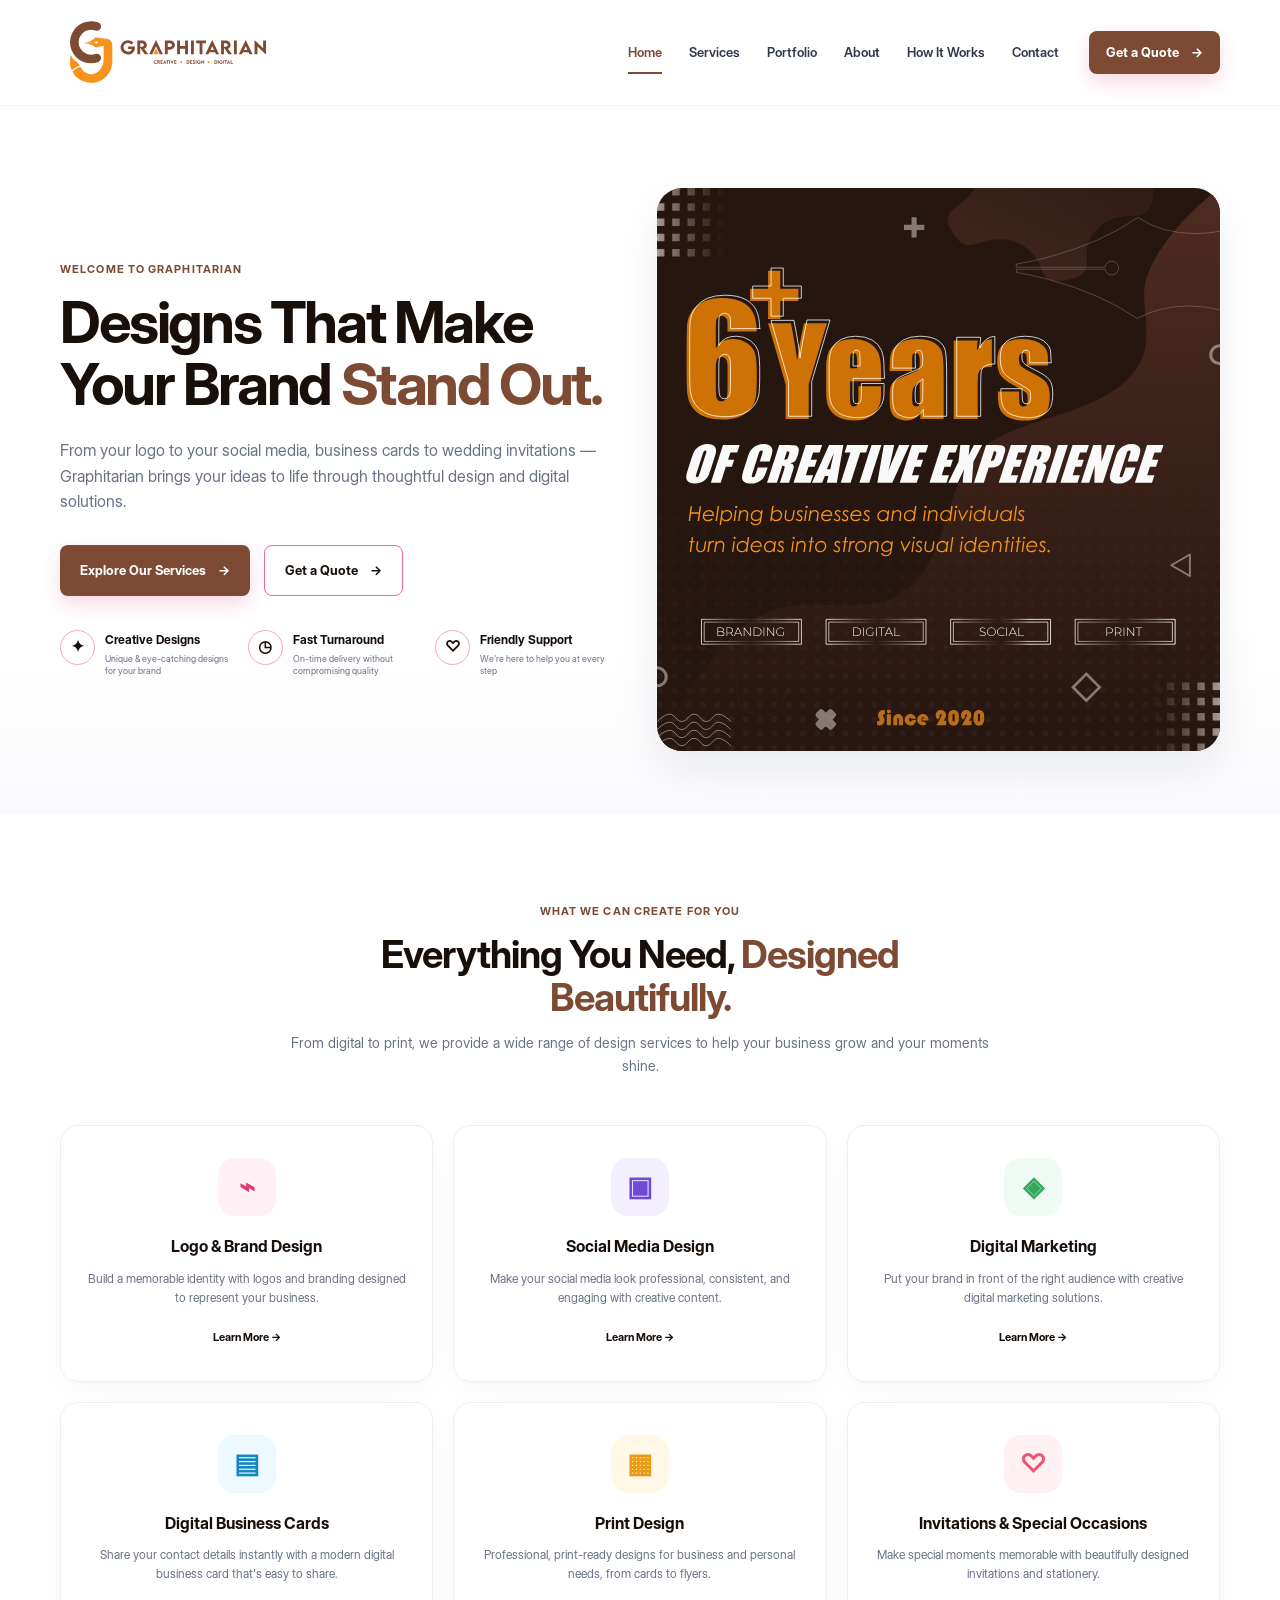
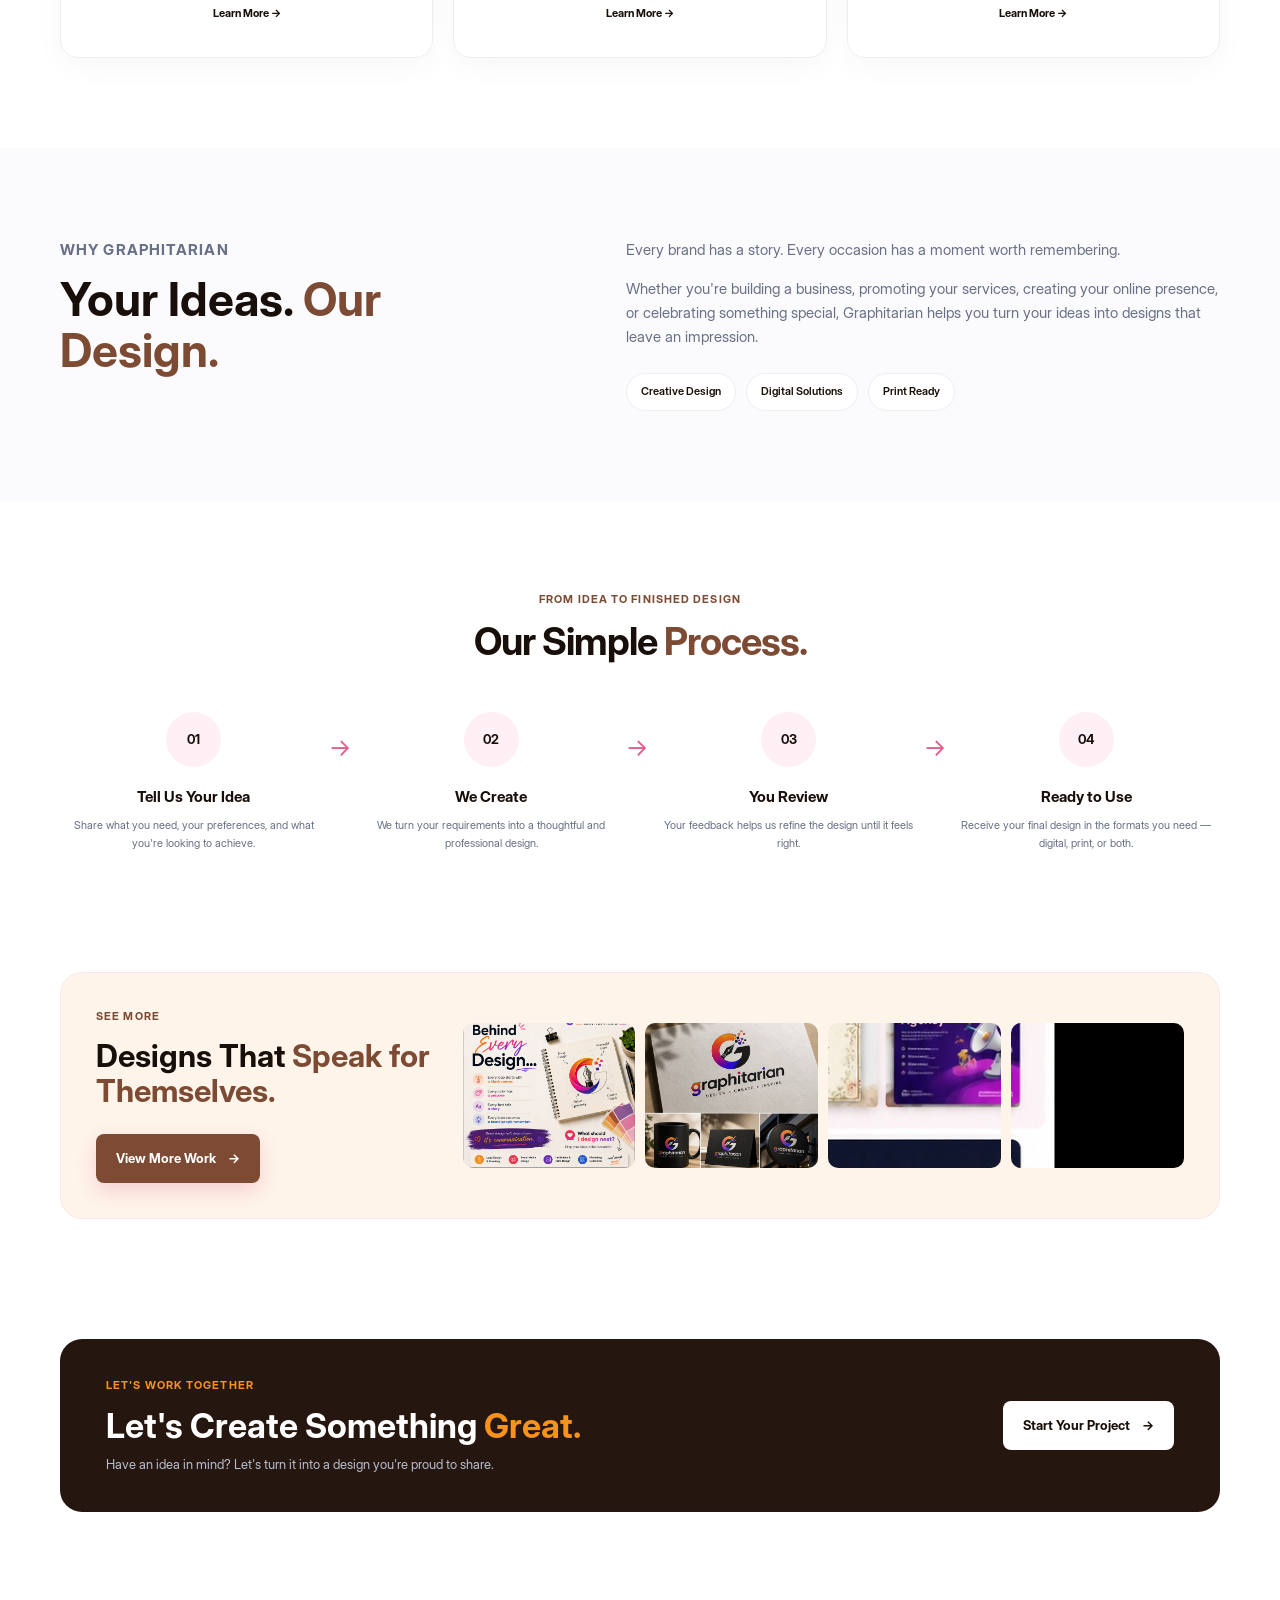
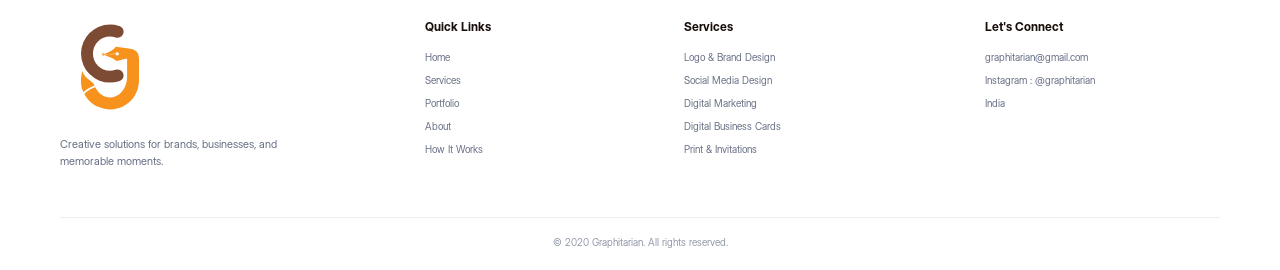
==== commit 1c131ab1: "Updated Colors and front image" ====
--- a/index.html
+++ b/index.html
@@ -42,7 +42,7 @@
 
         <div class="hero-art">
           <div class="blob"></div>
-          <img src="assets/front image.svg" alt="Graphitarian design portfolio reference">
+          <img src="assets/MainPageImage.svg" alt="Graphitarian design portfolio reference">
           <!-- <div class="floating-card card-one"><strong>Branding</strong><span>Logo + Identity</span></div>
           <div class="floating-card card-two"><strong>Print Ready</strong><span>Cards & Invitations</span></div> -->
         </div>
@@ -161,7 +161,7 @@
       <div class="container cta-inner">
         <div>
           <p class="eyebrow onDark">LET'S WORK TOGETHER</p>
-          <h2>Let's Create Something <span>Great.</span></h2>
+          <h2>Let's Create Something <span style="color: var(--orange);">Great.</span></h2>
           <p>Have an idea in mind? Let's turn it into a design you're proud to share.</p>
         </div>
         <a class="btn btn-light" href="mailto:graphitarian@gmail.com">Start Your Project <span>→</span></a>
--- a/style.css
+++ b/style.css
@@ -23,7 +23,7 @@
 }
 
 :root {
-    --ink: #111a36;
+    --ink: #190f0aff;
     --muted: #687086;
     --choco: #7d4b33ff;
     --orange: #f7921cff;
@@ -145,6 +145,15 @@
   object-fit: contain;
 
   animation: logoIn 0.8s ease-out 0.1s both;
+}
+
+.brand-logo-footer{
+pointer-events: none;
+  width: 100px;
+  height: auto;
+  display: block;
+  object-fit: contain;
+
 }
 
 @keyframes logoIn {
@@ -611,7 +620,7 @@
 }
 
 .portfolio-wrap {
-    background: #fff6f9;
+    background: #fef4e9ff;
     border: 1px solid #f8e6ec;
     border-radius: 22px;
     padding: 35px;
@@ -645,7 +654,7 @@
 }
 
 .cta-inner {
-    background: var(--ink);
+    background: #25160fff;
     color: #fff;
     border-radius: 22px;
     padding: 38px 46px;
@@ -850,6 +859,7 @@
     .footer-grid {
         gap: 25px
     }
+}
 
 
 /* =========================================
@@ -1197,7 +1207,7 @@
 }
 
 .portfolio-category:nth-child(even) {
-  background: rgba(158, 53, 255, 0.025);
+    background: #FFF9F2;
 }
 
 .portfolio-category-heading {
@@ -1304,4 +1314,12 @@
     grid-template-columns: 1fr;
   }
 }
-}+
+/* Portfolio desktop gallery layout
+@media (min-width: 901px) {
+  .portfolio-category .portfolio-gallery {
+    display: grid;
+    grid-template-columns: repeat(3, minmax(0, 1fr));
+    gap: 24px;
+  }
+} */
